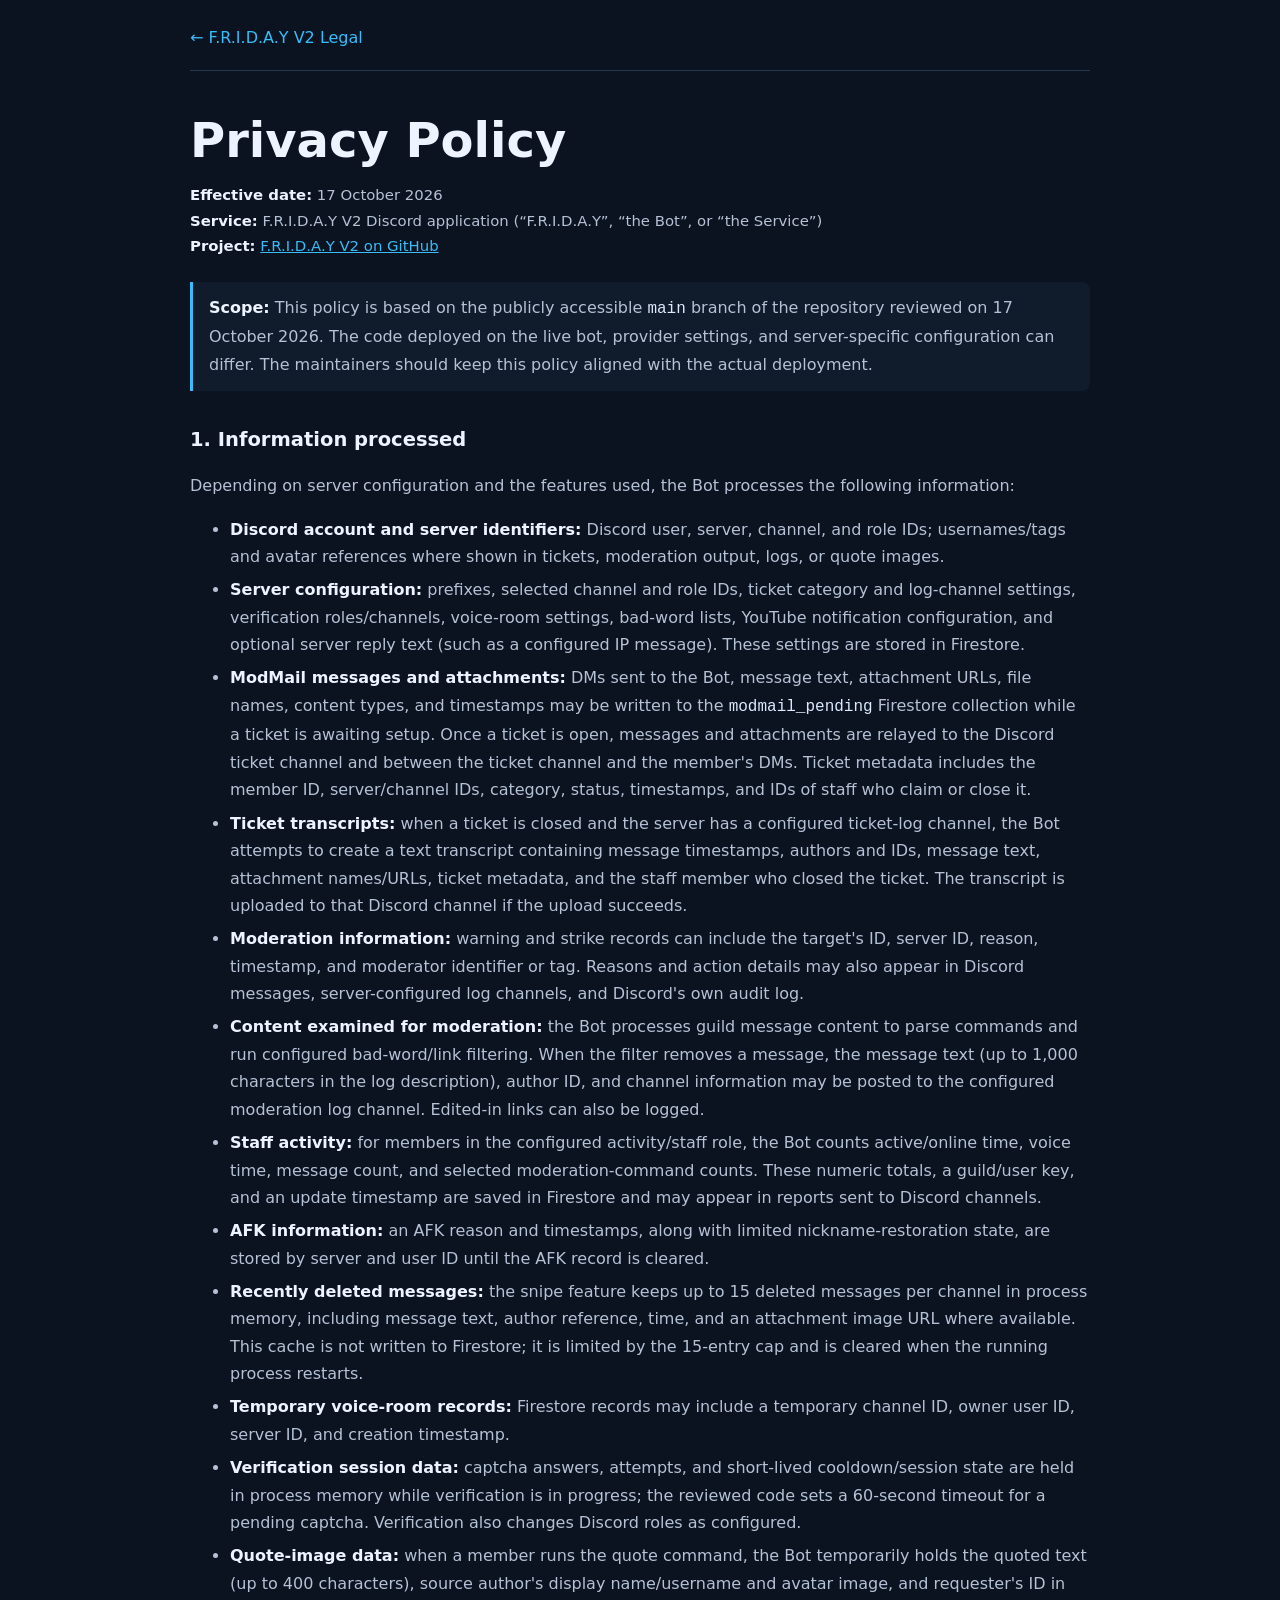
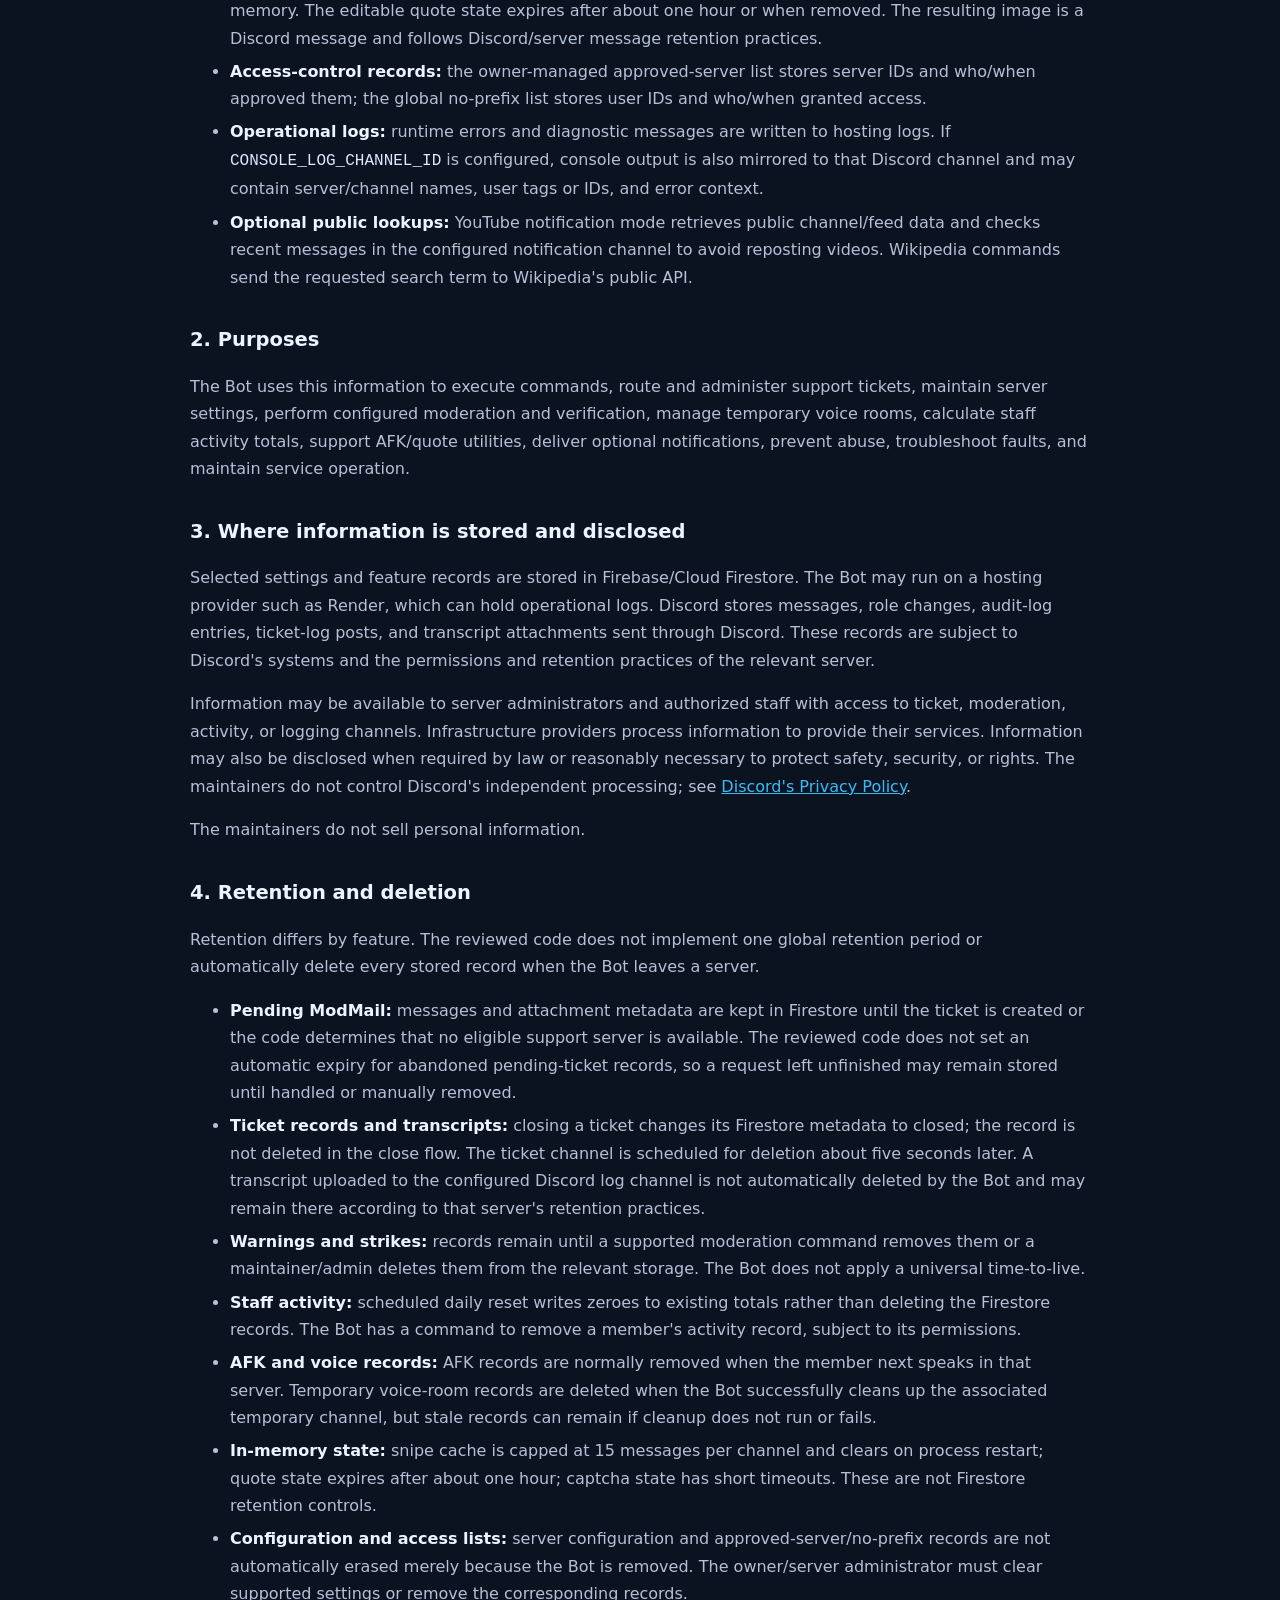
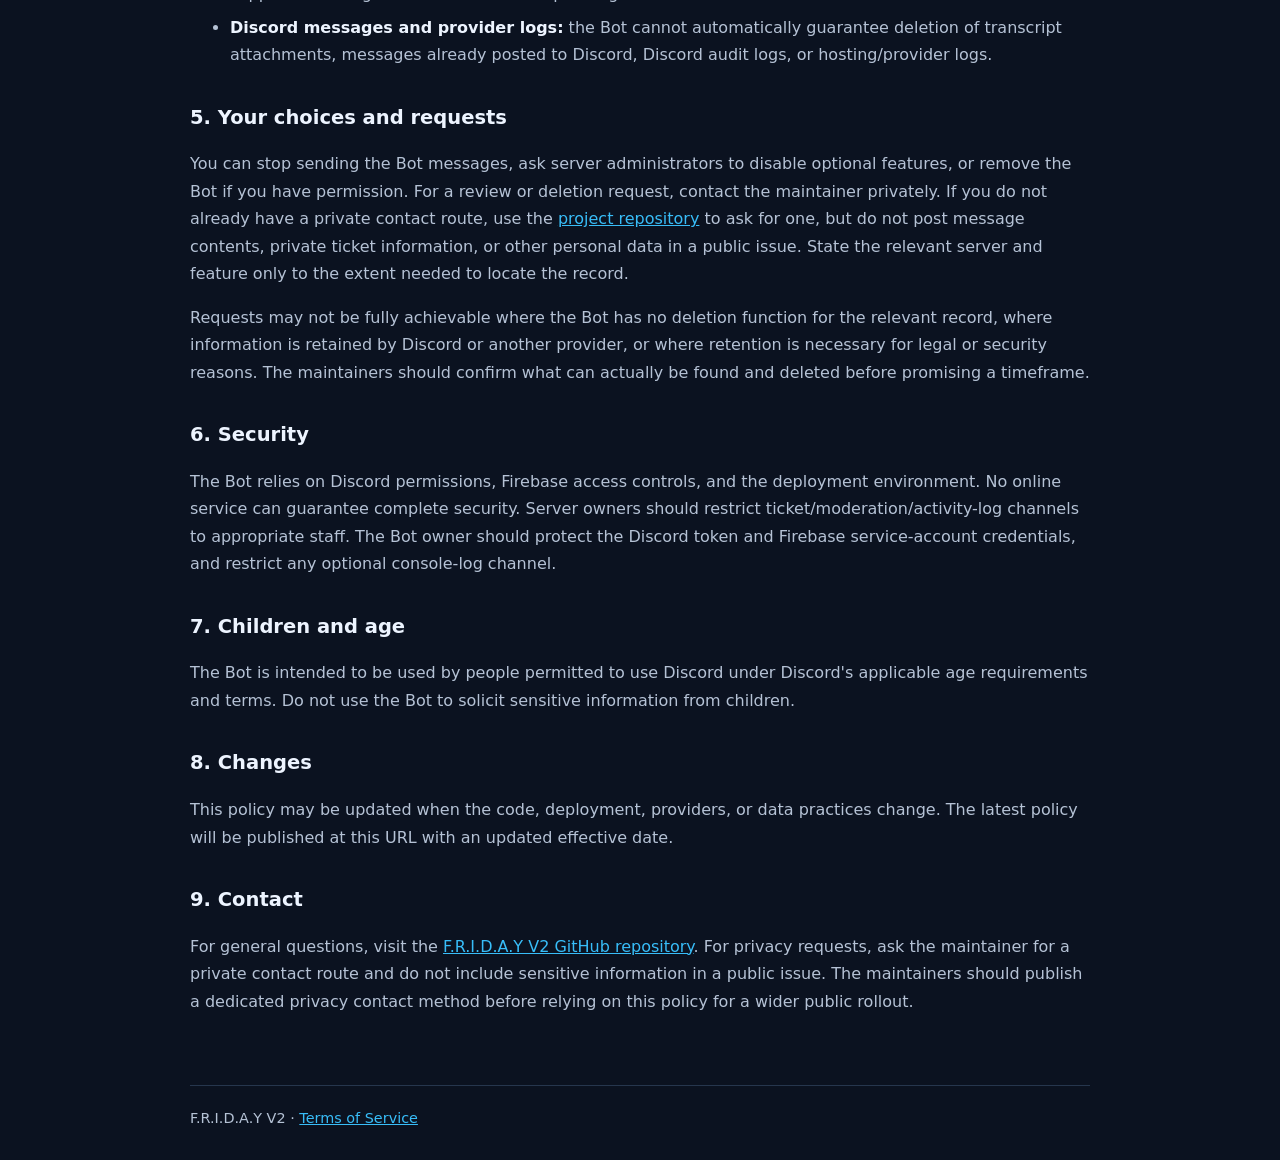
==== privacy.html @ c73cbbab "Add files via upload" ====
<!doctype html>
<html lang="en"><head><meta charset="utf-8"><meta name="viewport" content="width=device-width, initial-scale=1"><meta name="description" content="Privacy Policy for F.R.I.D.A.Y V2, describing data processed by its Discord bot features."><title>Privacy Policy — F.R.I.D.A.Y V2</title><style>
:root{color-scheme:dark;--bg:#0b1220;--text:#edf4ff;--muted:#b5c2d5;--accent:#38bdf8;--line:#26364d}*{box-sizing:border-box}body{margin:0;background:var(--bg);font:16px/1.72 system-ui,-apple-system,Segoe UI,Roboto,sans-serif;color:var(--text)}header,main,footer{width:min(900px,92%);margin:auto}header{padding:24px 0 18px;border-bottom:1px solid var(--line)}header a{color:var(--accent);text-decoration:none}main{padding:34px 0 54px}h1{font-size:clamp(2rem,5vw,3rem);line-height:1.14;margin:.5rem 0 1rem}h2{font-size:1.22rem;margin:2rem 0 .45rem}p,li{color:var(--muted)}strong{color:var(--text)}.meta{color:var(--muted);font-size:.93rem}.notice{border-left:3px solid var(--accent);padding:12px 16px;background:#101c2c;color:var(--muted);border-radius:0 8px 8px 0;margin:22px 0}footer{padding:20px 0 35px;border-top:1px solid var(--line);color:var(--muted);font-size:.9rem}a{color:var(--accent)}li{margin:.35rem 0}code{color:#dbeafe;overflow-wrap:anywhere}table{border-collapse:collapse;width:100%;margin:1rem 0}td,th{border:1px solid var(--line);padding:9px 11px;text-align:left;vertical-align:top}th{color:var(--text)}td{color:var(--muted)}
</style></head>
<body><header><a href="index.html">← F.R.I.D.A.Y V2 Legal</a></header><main><h1>Privacy Policy</h1>
<p class="meta"><strong>Effective date:</strong> 17 October 2026<br><strong>Service:</strong> F.R.I.D.A.Y V2 Discord application (“F.R.I.D.A.Y”, “the Bot”, or “the Service”)<br><strong>Project:</strong> <a href="https://github.com/twirlyowes/F.R.I.D.A.Y-V-2">F.R.I.D.A.Y V2 on GitHub</a></p>
<div class="notice"><strong>Scope:</strong> This policy is based on the publicly accessible <code>main</code> branch of the repository reviewed on 17 October 2026. The code deployed on the live bot, provider settings, and server-specific configuration can differ. The maintainers should keep this policy aligned with the actual deployment.</div>
<h2>1. Information processed</h2>
<p>Depending on server configuration and the features used, the Bot processes the following information:</p>
<ul>
<li><strong>Discord account and server identifiers:</strong> Discord user, server, channel, and role IDs; usernames/tags and avatar references where shown in tickets, moderation output, logs, or quote images.</li>
<li><strong>Server configuration:</strong> prefixes, selected channel and role IDs, ticket category and log-channel settings, verification roles/channels, voice-room settings, bad-word lists, YouTube notification configuration, and optional server reply text (such as a configured IP message). These settings are stored in Firestore.</li>
<li><strong>ModMail messages and attachments:</strong> DMs sent to the Bot, message text, attachment URLs, file names, content types, and timestamps may be written to the <code>modmail_pending</code> Firestore collection while a ticket is awaiting setup. Once a ticket is open, messages and attachments are relayed to the Discord ticket channel and between the ticket channel and the member's DMs. Ticket metadata includes the member ID, server/channel IDs, category, status, timestamps, and IDs of staff who claim or close it.</li>
<li><strong>Ticket transcripts:</strong> when a ticket is closed and the server has a configured ticket-log channel, the Bot attempts to create a text transcript containing message timestamps, authors and IDs, message text, attachment names/URLs, ticket metadata, and the staff member who closed the ticket. The transcript is uploaded to that Discord channel if the upload succeeds.</li>
<li><strong>Moderation information:</strong> warning and strike records can include the target's ID, server ID, reason, timestamp, and moderator identifier or tag. Reasons and action details may also appear in Discord messages, server-configured log channels, and Discord's own audit log.</li>
<li><strong>Content examined for moderation:</strong> the Bot processes guild message content to parse commands and run configured bad-word/link filtering. When the filter removes a message, the message text (up to 1,000 characters in the log description), author ID, and channel information may be posted to the configured moderation log channel. Edited-in links can also be logged.</li>
<li><strong>Staff activity:</strong> for members in the configured activity/staff role, the Bot counts active/online time, voice time, message count, and selected moderation-command counts. These numeric totals, a guild/user key, and an update timestamp are saved in Firestore and may appear in reports sent to Discord channels.</li>
<li><strong>AFK information:</strong> an AFK reason and timestamps, along with limited nickname-restoration state, are stored by server and user ID until the AFK record is cleared.</li>
<li><strong>Recently deleted messages:</strong> the snipe feature keeps up to 15 deleted messages per channel in process memory, including message text, author reference, time, and an attachment image URL where available. This cache is not written to Firestore; it is limited by the 15-entry cap and is cleared when the running process restarts.</li>
<li><strong>Temporary voice-room records:</strong> Firestore records may include a temporary channel ID, owner user ID, server ID, and creation timestamp.</li>
<li><strong>Verification session data:</strong> captcha answers, attempts, and short-lived cooldown/session state are held in process memory while verification is in progress; the reviewed code sets a 60-second timeout for a pending captcha. Verification also changes Discord roles as configured.</li>
<li><strong>Quote-image data:</strong> when a member runs the quote command, the Bot temporarily holds the quoted text (up to 400 characters), source author's display name/username and avatar image, and requester's ID in memory. The editable quote state expires after about one hour or when removed. The resulting image is a Discord message and follows Discord/server message retention practices.</li>
<li><strong>Access-control records:</strong> the owner-managed approved-server list stores server IDs and who/when approved them; the global no-prefix list stores user IDs and who/when granted access.</li>
<li><strong>Operational logs:</strong> runtime errors and diagnostic messages are written to hosting logs. If <code>CONSOLE_LOG_CHANNEL_ID</code> is configured, console output is also mirrored to that Discord channel and may contain server/channel names, user tags or IDs, and error context.</li>
<li><strong>Optional public lookups:</strong> YouTube notification mode retrieves public channel/feed data and checks recent messages in the configured notification channel to avoid reposting videos. Wikipedia commands send the requested search term to Wikipedia's public API.</li>
</ul>
<h2>2. Purposes</h2>
<p>The Bot uses this information to execute commands, route and administer support tickets, maintain server settings, perform configured moderation and verification, manage temporary voice rooms, calculate staff activity totals, support AFK/quote utilities, deliver optional notifications, prevent abuse, troubleshoot faults, and maintain service operation.</p>
<h2>3. Where information is stored and disclosed</h2>
<p>Selected settings and feature records are stored in Firebase/Cloud Firestore. The Bot may run on a hosting provider such as Render, which can hold operational logs. Discord stores messages, role changes, audit-log entries, ticket-log posts, and transcript attachments sent through Discord. These records are subject to Discord's systems and the permissions and retention practices of the relevant server.</p>
<p>Information may be available to server administrators and authorized staff with access to ticket, moderation, activity, or logging channels. Infrastructure providers process information to provide their services. Information may also be disclosed when required by law or reasonably necessary to protect safety, security, or rights. The maintainers do not control Discord's independent processing; see <a href="https://discord.com/privacy">Discord's Privacy Policy</a>.</p>
<p>The maintainers do not sell personal information.</p>
<h2>4. Retention and deletion</h2>
<p>Retention differs by feature. The reviewed code does not implement one global retention period or automatically delete every stored record when the Bot leaves a server.</p>
<ul>
<li><strong>Pending ModMail:</strong> messages and attachment metadata are kept in Firestore until the ticket is created or the code determines that no eligible support server is available. The reviewed code does not set an automatic expiry for abandoned pending-ticket records, so a request left unfinished may remain stored until handled or manually removed.</li>
<li><strong>Ticket records and transcripts:</strong> closing a ticket changes its Firestore metadata to closed; the record is not deleted in the close flow. The ticket channel is scheduled for deletion about five seconds later. A transcript uploaded to the configured Discord log channel is not automatically deleted by the Bot and may remain there according to that server's retention practices.</li>
<li><strong>Warnings and strikes:</strong> records remain until a supported moderation command removes them or a maintainer/admin deletes them from the relevant storage. The Bot does not apply a universal time-to-live.</li>
<li><strong>Staff activity:</strong> scheduled daily reset writes zeroes to existing totals rather than deleting the Firestore records. The Bot has a command to remove a member's activity record, subject to its permissions.</li>
<li><strong>AFK and voice records:</strong> AFK records are normally removed when the member next speaks in that server. Temporary voice-room records are deleted when the Bot successfully cleans up the associated temporary channel, but stale records can remain if cleanup does not run or fails.</li>
<li><strong>In-memory state:</strong> snipe cache is capped at 15 messages per channel and clears on process restart; quote state expires after about one hour; captcha state has short timeouts. These are not Firestore retention controls.</li>
<li><strong>Configuration and access lists:</strong> server configuration and approved-server/no-prefix records are not automatically erased merely because the Bot is removed. The owner/server administrator must clear supported settings or remove the corresponding records.</li>
<li><strong>Discord messages and provider logs:</strong> the Bot cannot automatically guarantee deletion of transcript attachments, messages already posted to Discord, Discord audit logs, or hosting/provider logs.</li>
</ul>
<h2>5. Your choices and requests</h2>
<p>You can stop sending the Bot messages, ask server administrators to disable optional features, or remove the Bot if you have permission. For a review or deletion request, contact the maintainer privately. If you do not already have a private contact route, use the <a href="https://github.com/twirlyowes/F.R.I.D.A.Y-V-2">project repository</a> to ask for one, but do not post message contents, private ticket information, or other personal data in a public issue. State the relevant server and feature only to the extent needed to locate the record.</p>
<p>Requests may not be fully achievable where the Bot has no deletion function for the relevant record, where information is retained by Discord or another provider, or where retention is necessary for legal or security reasons. The maintainers should confirm what can actually be found and deleted before promising a timeframe.</p>
<h2>6. Security</h2>
<p>The Bot relies on Discord permissions, Firebase access controls, and the deployment environment. No online service can guarantee complete security. Server owners should restrict ticket/moderation/activity-log channels to appropriate staff. The Bot owner should protect the Discord token and Firebase service-account credentials, and restrict any optional console-log channel.</p>
<h2>7. Children and age</h2>
<p>The Bot is intended to be used by people permitted to use Discord under Discord's applicable age requirements and terms. Do not use the Bot to solicit sensitive information from children.</p>
<h2>8. Changes</h2>
<p>This policy may be updated when the code, deployment, providers, or data practices change. The latest policy will be published at this URL with an updated effective date.</p>
<h2>9. Contact</h2>
<p>For general questions, visit the <a href="https://github.com/twirlyowes/F.R.I.D.A.Y-V-2">F.R.I.D.A.Y V2 GitHub repository</a>. For privacy requests, ask the maintainer for a private contact route and do not include sensitive information in a public issue. The maintainers should publish a dedicated privacy contact method before relying on this policy for a wider public rollout.</p></main><footer>F.R.I.D.A.Y V2 · <a href="terms.html">Terms of Service</a></footer></body></html>
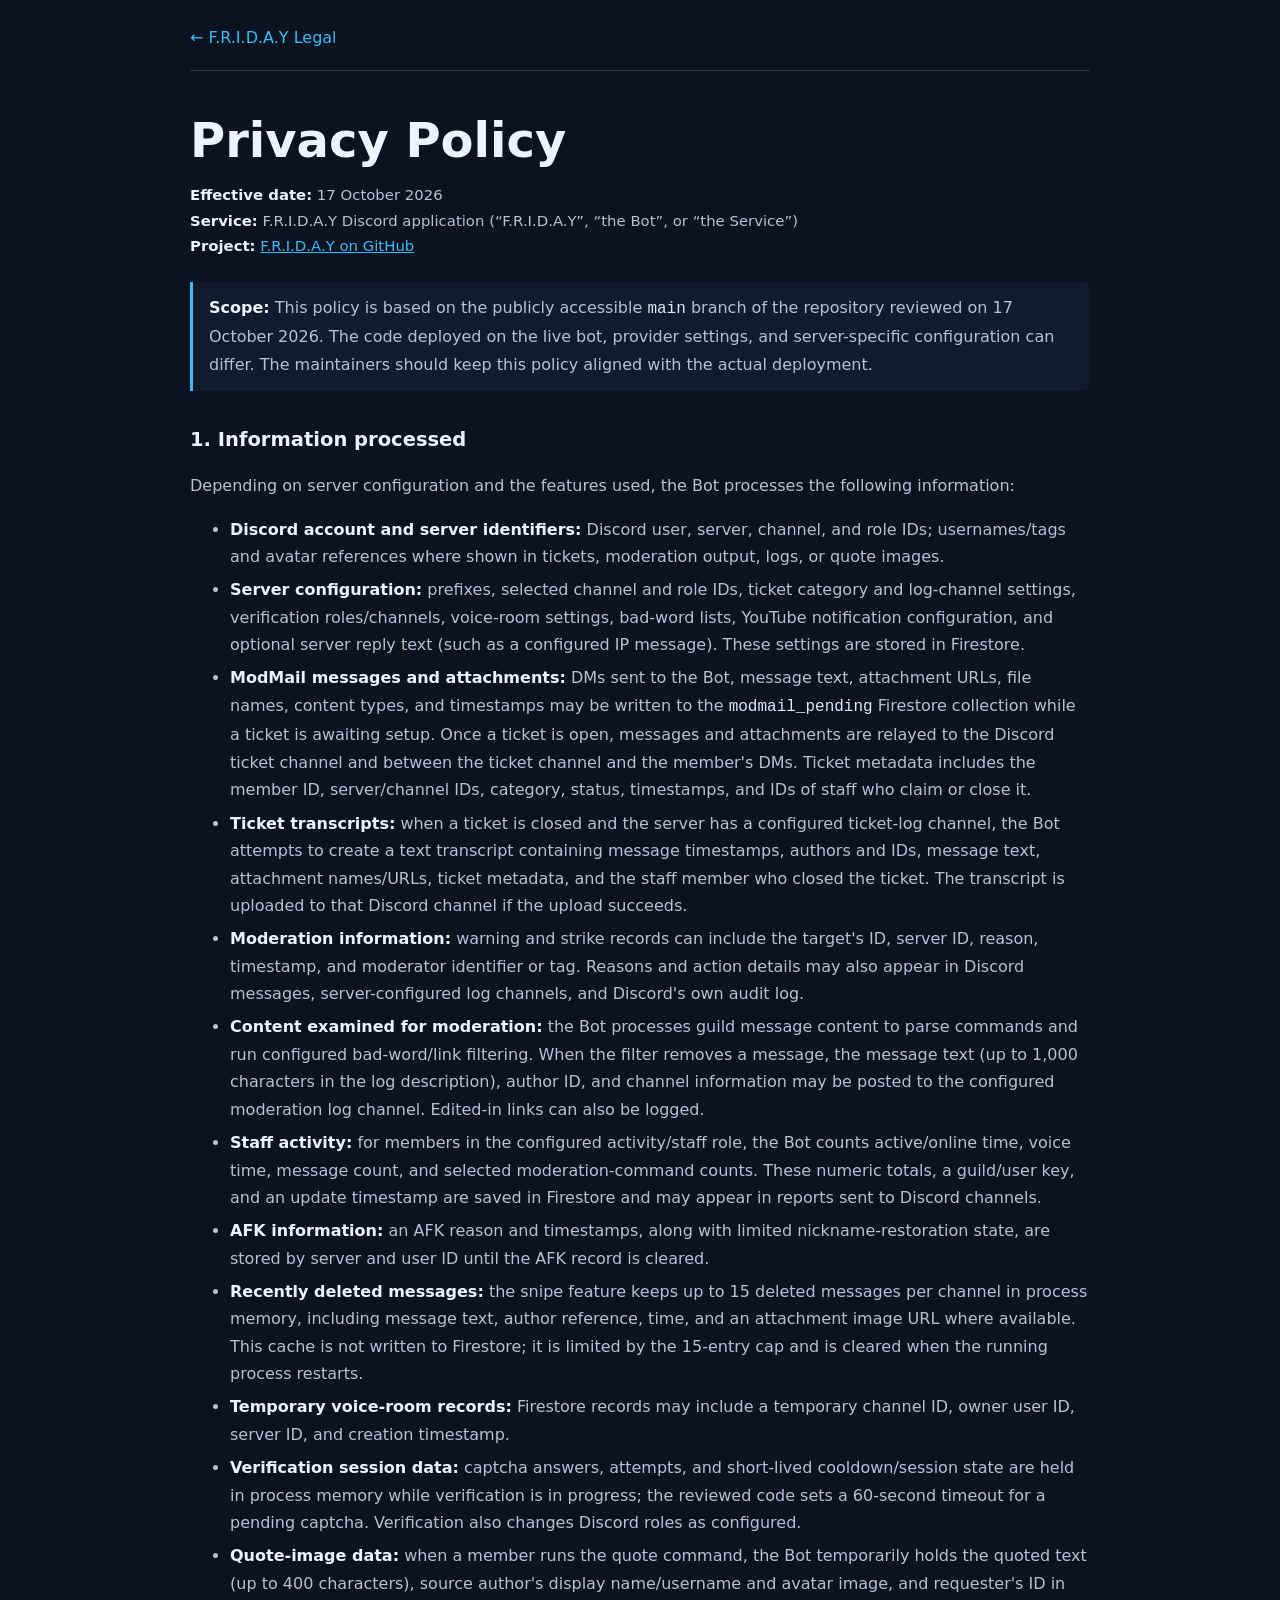
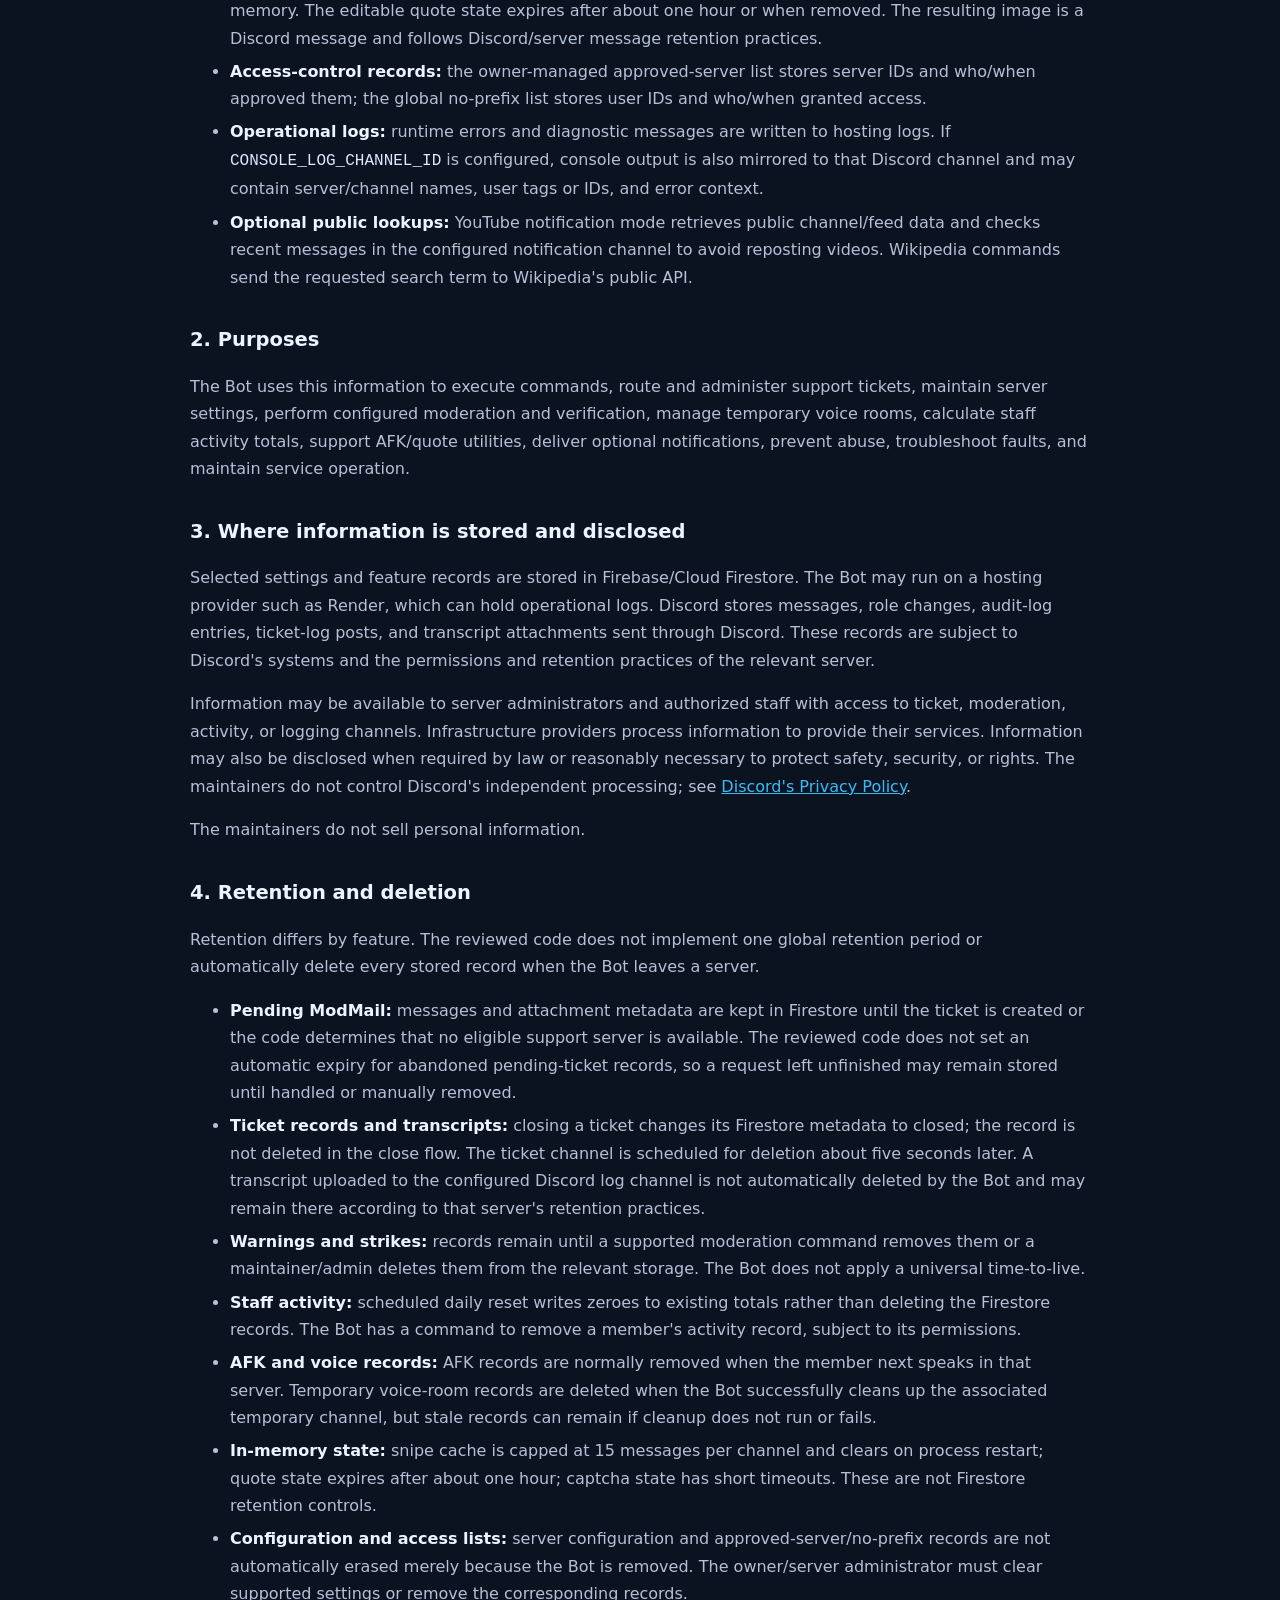
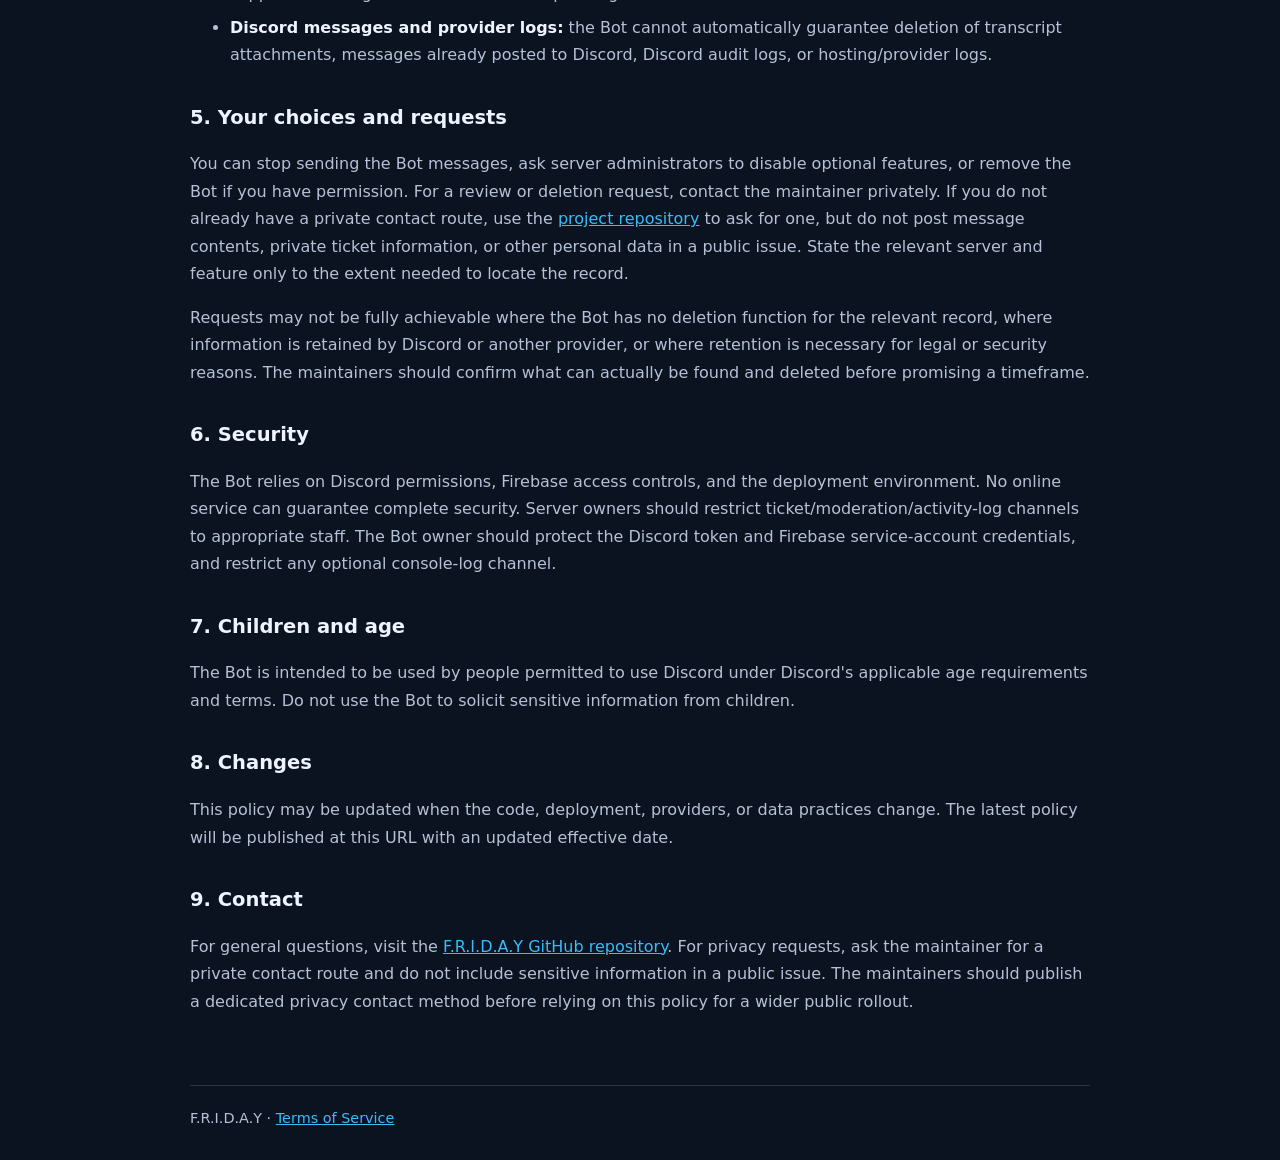
==== commit cfa9b68f: "Update legal pages branding to F.R.I.D.A.Y" ====
--- a/privacy.html
+++ b/privacy.html
@@ -1,9 +1,9 @@
 <!doctype html>
-<html lang="en"><head><meta charset="utf-8"><meta name="viewport" content="width=device-width, initial-scale=1"><meta name="description" content="Privacy Policy for F.R.I.D.A.Y V2, describing data processed by its Discord bot features."><title>Privacy Policy — F.R.I.D.A.Y V2</title><style>
+<html lang="en"><head><meta charset="utf-8"><meta name="viewport" content="width=device-width, initial-scale=1"><meta name="description" content="Privacy Policy for F.R.I.D.A.Y, describing data processed by its Discord bot features."><title>Privacy Policy — F.R.I.D.A.Y</title><style>
 :root{color-scheme:dark;--bg:#0b1220;--text:#edf4ff;--muted:#b5c2d5;--accent:#38bdf8;--line:#26364d}*{box-sizing:border-box}body{margin:0;background:var(--bg);font:16px/1.72 system-ui,-apple-system,Segoe UI,Roboto,sans-serif;color:var(--text)}header,main,footer{width:min(900px,92%);margin:auto}header{padding:24px 0 18px;border-bottom:1px solid var(--line)}header a{color:var(--accent);text-decoration:none}main{padding:34px 0 54px}h1{font-size:clamp(2rem,5vw,3rem);line-height:1.14;margin:.5rem 0 1rem}h2{font-size:1.22rem;margin:2rem 0 .45rem}p,li{color:var(--muted)}strong{color:var(--text)}.meta{color:var(--muted);font-size:.93rem}.notice{border-left:3px solid var(--accent);padding:12px 16px;background:#101c2c;color:var(--muted);border-radius:0 8px 8px 0;margin:22px 0}footer{padding:20px 0 35px;border-top:1px solid var(--line);color:var(--muted);font-size:.9rem}a{color:var(--accent)}li{margin:.35rem 0}code{color:#dbeafe;overflow-wrap:anywhere}table{border-collapse:collapse;width:100%;margin:1rem 0}td,th{border:1px solid var(--line);padding:9px 11px;text-align:left;vertical-align:top}th{color:var(--text)}td{color:var(--muted)}
 </style></head>
-<body><header><a href="index.html">← F.R.I.D.A.Y V2 Legal</a></header><main><h1>Privacy Policy</h1>
-<p class="meta"><strong>Effective date:</strong> 17 October 2026<br><strong>Service:</strong> F.R.I.D.A.Y V2 Discord application (“F.R.I.D.A.Y”, “the Bot”, or “the Service”)<br><strong>Project:</strong> <a href="https://github.com/twirlyowes/F.R.I.D.A.Y-V-2">F.R.I.D.A.Y V2 on GitHub</a></p>
+<body><header><a href="index.html">← F.R.I.D.A.Y Legal</a></header><main><h1>Privacy Policy</h1>
+<p class="meta"><strong>Effective date:</strong> 17 October 2026<br><strong>Service:</strong> F.R.I.D.A.Y Discord application (“F.R.I.D.A.Y”, “the Bot”, or “the Service”)<br><strong>Project:</strong> <a href="https://github.com/twirlyowes/F.R.I.D.A.Y-V-2">F.R.I.D.A.Y on GitHub</a></p>
 <div class="notice"><strong>Scope:</strong> This policy is based on the publicly accessible <code>main</code> branch of the repository reviewed on 17 October 2026. The code deployed on the live bot, provider settings, and server-specific configuration can differ. The maintainers should keep this policy aligned with the actual deployment.</div>
 <h2>1. Information processed</h2>
 <p>Depending on server configuration and the features used, the Bot processes the following information:</p>
@@ -52,4 +52,4 @@
 <h2>8. Changes</h2>
 <p>This policy may be updated when the code, deployment, providers, or data practices change. The latest policy will be published at this URL with an updated effective date.</p>
 <h2>9. Contact</h2>
-<p>For general questions, visit the <a href="https://github.com/twirlyowes/F.R.I.D.A.Y-V-2">F.R.I.D.A.Y V2 GitHub repository</a>. For privacy requests, ask the maintainer for a private contact route and do not include sensitive information in a public issue. The maintainers should publish a dedicated privacy contact method before relying on this policy for a wider public rollout.</p></main><footer>F.R.I.D.A.Y V2 · <a href="terms.html">Terms of Service</a></footer></body></html>
+<p>For general questions, visit the <a href="https://github.com/twirlyowes/F.R.I.D.A.Y-V-2">F.R.I.D.A.Y GitHub repository</a>. For privacy requests, ask the maintainer for a private contact route and do not include sensitive information in a public issue. The maintainers should publish a dedicated privacy contact method before relying on this policy for a wider public rollout.</p></main><footer>F.R.I.D.A.Y · <a href="terms.html">Terms of Service</a></footer></body></html>
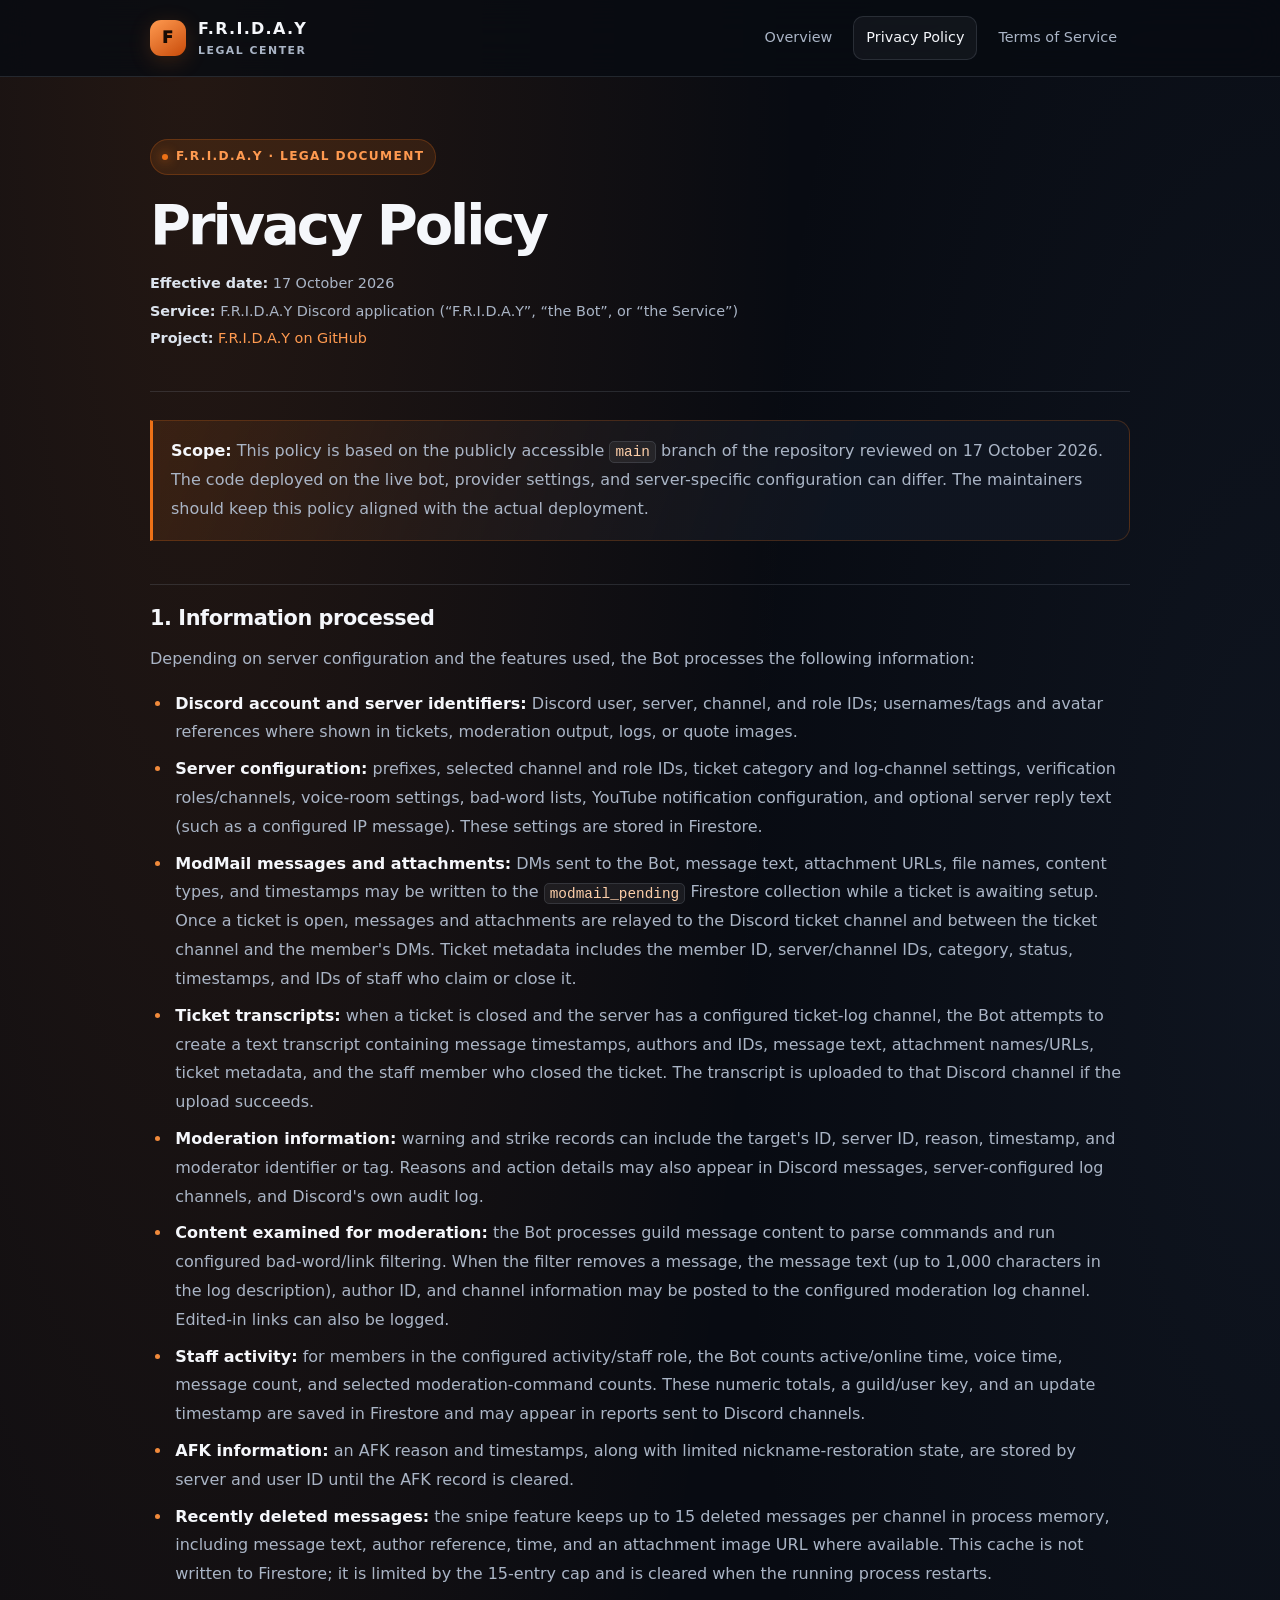
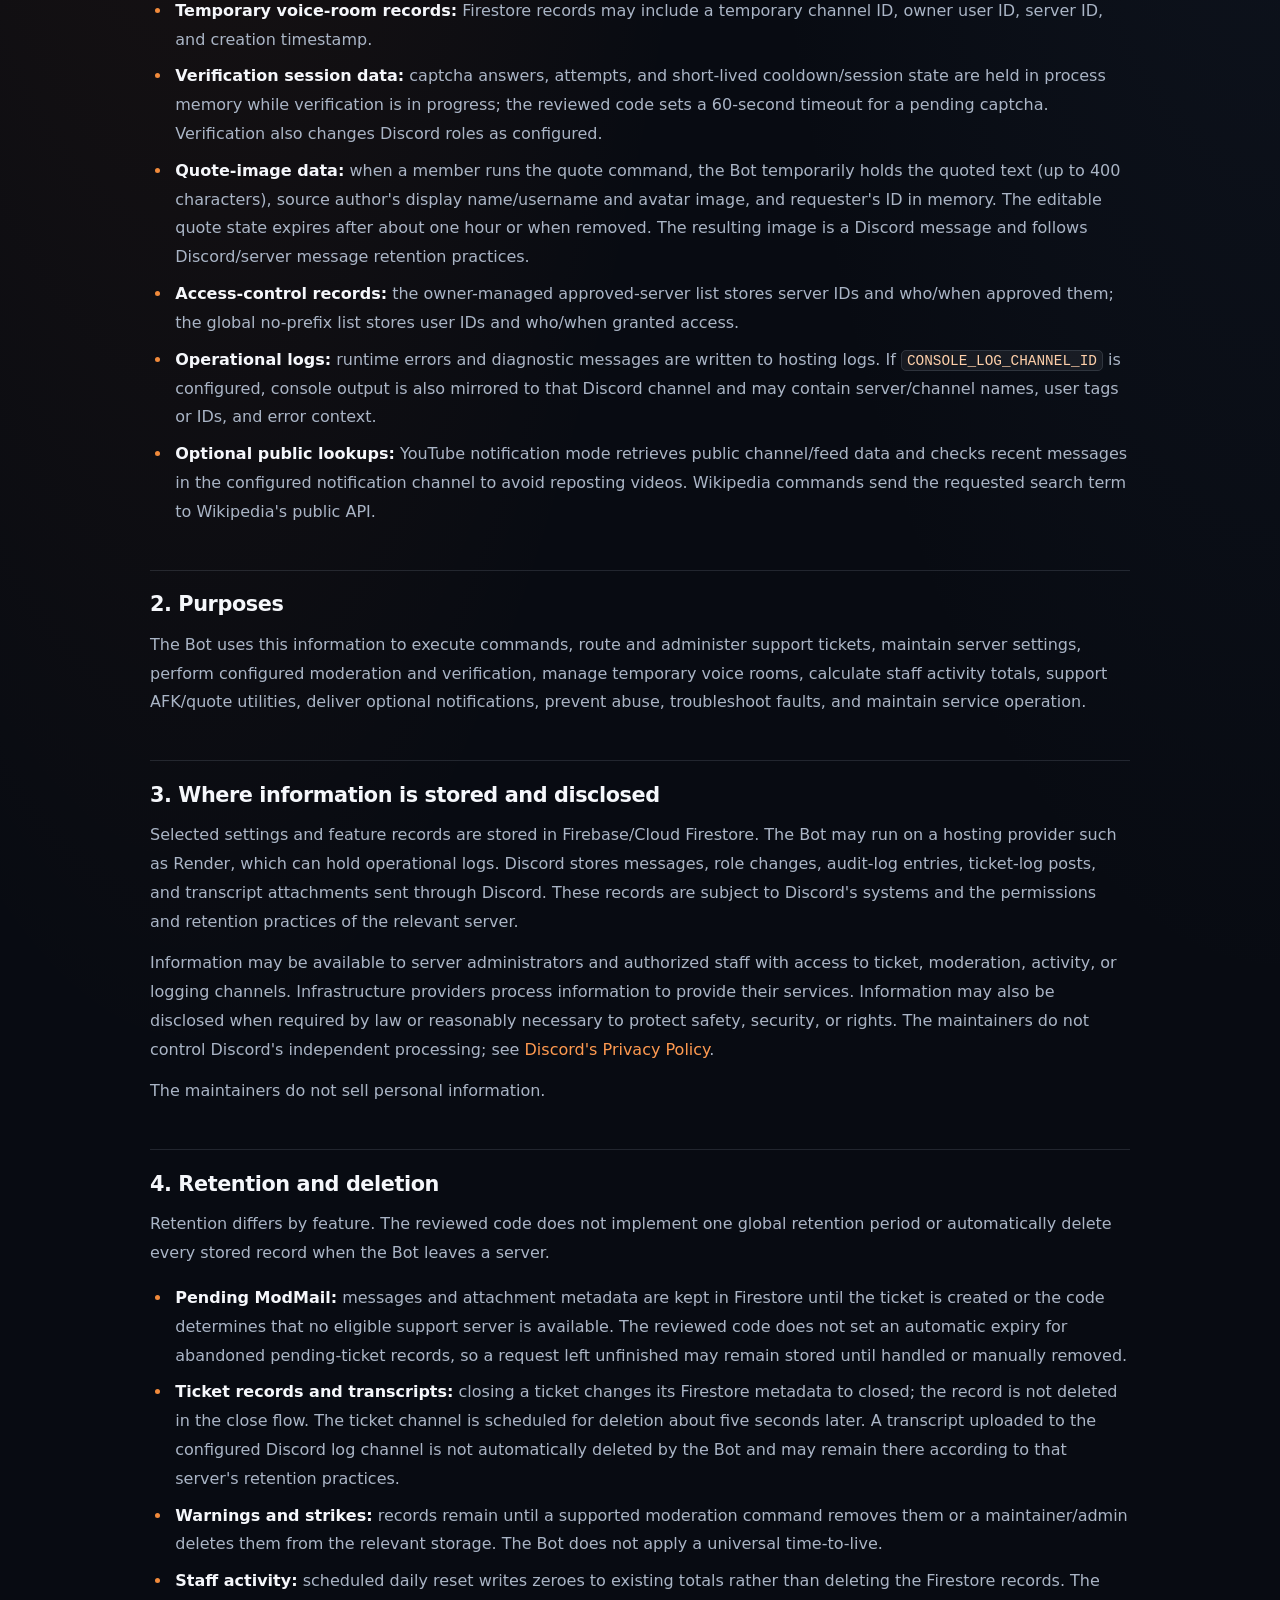
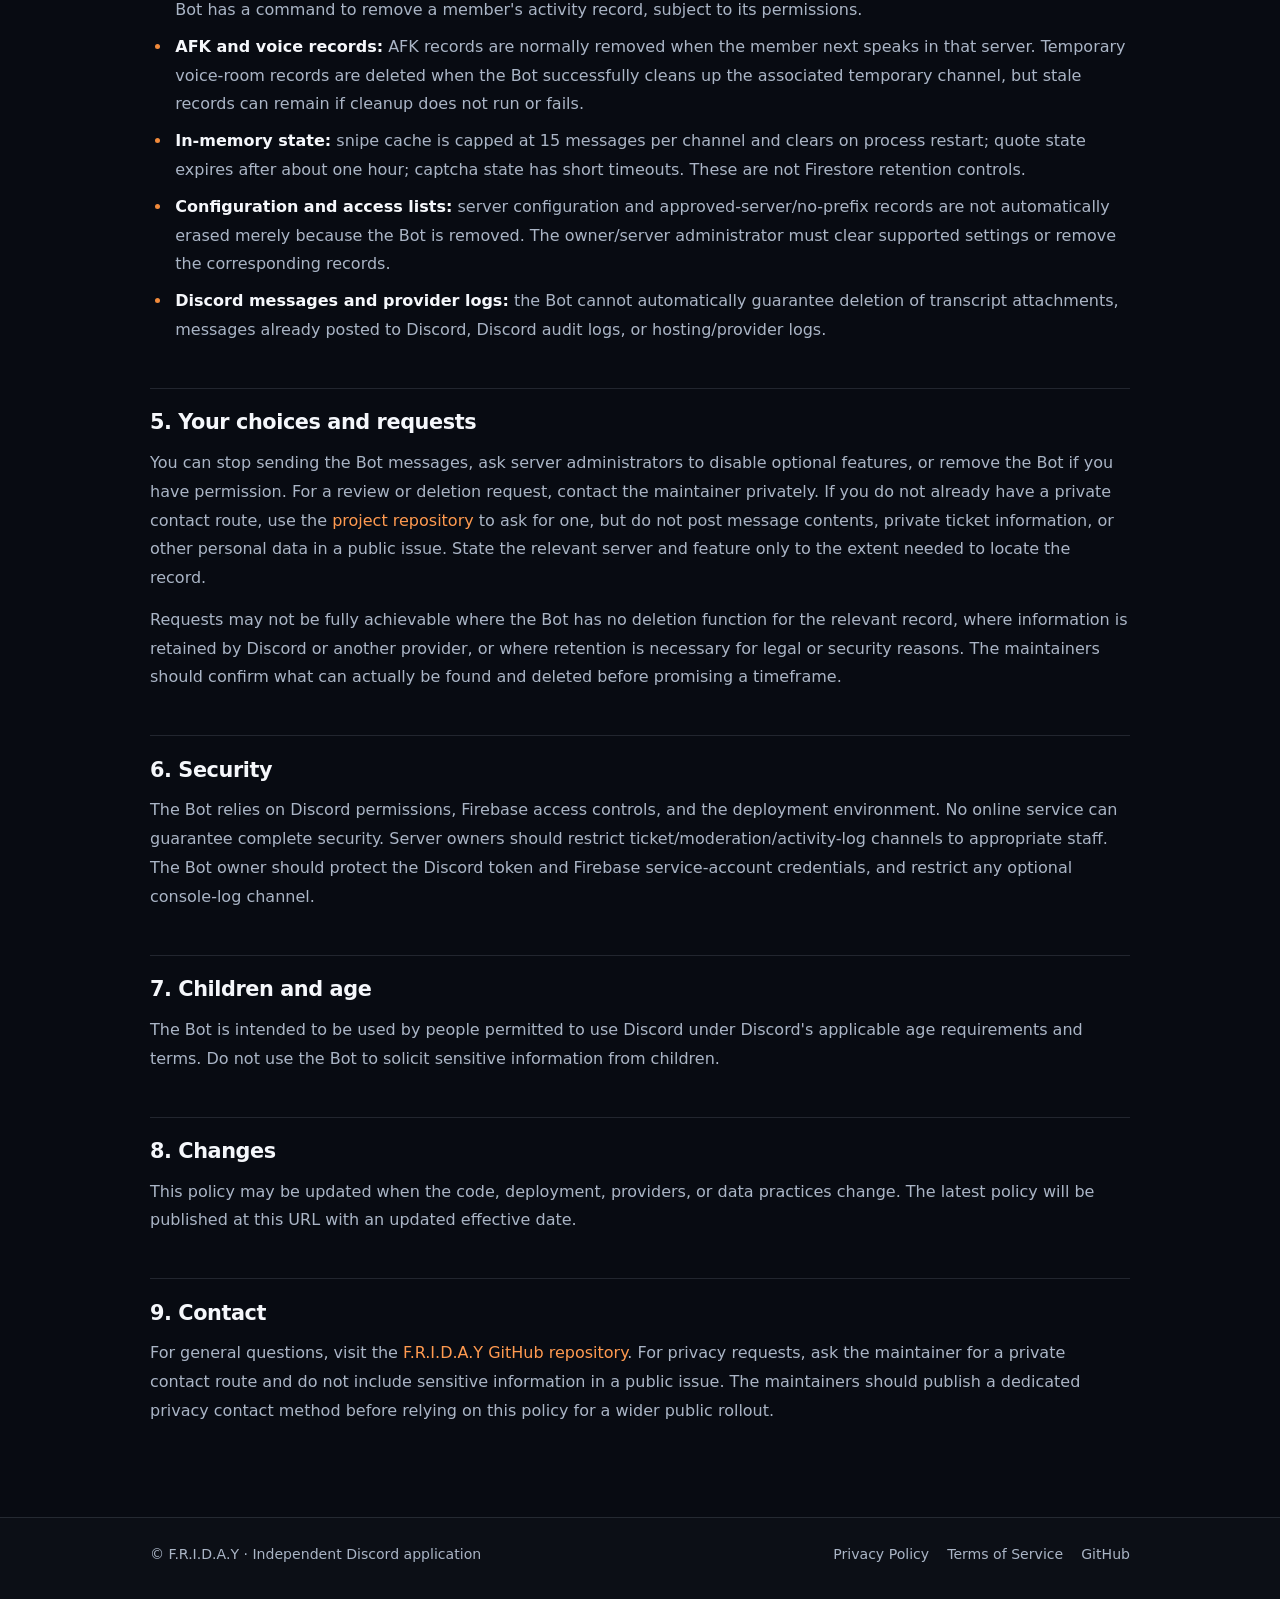
==== commit 57f445cf: "Refresh FRIDAY legal pages design" ====
--- a/privacy.html
+++ b/privacy.html
@@ -1,9 +1,7 @@
 <!doctype html>
-<html lang="en"><head><meta charset="utf-8"><meta name="viewport" content="width=device-width, initial-scale=1"><meta name="description" content="Privacy Policy for F.R.I.D.A.Y, describing data processed by its Discord bot features."><title>Privacy Policy — F.R.I.D.A.Y</title><style>
-:root{color-scheme:dark;--bg:#0b1220;--text:#edf4ff;--muted:#b5c2d5;--accent:#38bdf8;--line:#26364d}*{box-sizing:border-box}body{margin:0;background:var(--bg);font:16px/1.72 system-ui,-apple-system,Segoe UI,Roboto,sans-serif;color:var(--text)}header,main,footer{width:min(900px,92%);margin:auto}header{padding:24px 0 18px;border-bottom:1px solid var(--line)}header a{color:var(--accent);text-decoration:none}main{padding:34px 0 54px}h1{font-size:clamp(2rem,5vw,3rem);line-height:1.14;margin:.5rem 0 1rem}h2{font-size:1.22rem;margin:2rem 0 .45rem}p,li{color:var(--muted)}strong{color:var(--text)}.meta{color:var(--muted);font-size:.93rem}.notice{border-left:3px solid var(--accent);padding:12px 16px;background:#101c2c;color:var(--muted);border-radius:0 8px 8px 0;margin:22px 0}footer{padding:20px 0 35px;border-top:1px solid var(--line);color:var(--muted);font-size:.9rem}a{color:var(--accent)}li{margin:.35rem 0}code{color:#dbeafe;overflow-wrap:anywhere}table{border-collapse:collapse;width:100%;margin:1rem 0}td,th{border:1px solid var(--line);padding:9px 11px;text-align:left;vertical-align:top}th{color:var(--text)}td{color:var(--muted)}
-</style></head>
-<body><header><a href="index.html">← F.R.I.D.A.Y Legal</a></header><main><h1>Privacy Policy</h1>
-<p class="meta"><strong>Effective date:</strong> 17 October 2026<br><strong>Service:</strong> F.R.I.D.A.Y Discord application (“F.R.I.D.A.Y”, “the Bot”, or “the Service”)<br><strong>Project:</strong> <a href="https://github.com/twirlyowes/F.R.I.D.A.Y-V-2">F.R.I.D.A.Y on GitHub</a></p>
+<html lang="en"><head><meta charset="utf-8"><meta name="viewport" content="width=device-width, initial-scale=1"><meta name="description" content="Privacy Policy for F.R.I.D.A.Y, describing data processed by its Discord bot features."><title>Privacy Policy — F.R.I.D.A.Y</title><style>:root{color-scheme:dark;--bg:#080b12;--panel:#101621;--panel2:#151d2b;--text:#f5f7fb;--muted:#aab5c6;--accent:#ed7117;--accent-soft:rgba(237,113,23,.13);--line:rgba(170,181,198,.16);--max:980px}*{box-sizing:border-box}html{scroll-behavior:smooth;scroll-padding-top:90px}body{margin:0;background:radial-gradient(ellipse at 15% 0%,rgba(237,113,23,.12),transparent 38rem),radial-gradient(ellipse at 100% 20%,rgba(65,91,130,.12),transparent 34rem),var(--bg);font:16px/1.8 Inter,ui-sans-serif,system-ui,-apple-system,BlinkMacSystemFont,"Segoe UI",sans-serif;color:var(--text);-webkit-font-smoothing:antialiased}a{color:#ff9a50;text-decoration:none;transition:color .18s ease}a:hover{color:#ffc18f}header{position:sticky;top:0;z-index:5;background:rgba(8,11,18,.82);backdrop-filter:blur(18px);border-bottom:1px solid var(--line)}.topbar{width:min(var(--max),92%);min-height:76px;margin:auto;display:flex;align-items:center;justify-content:space-between;gap:20px}.brand{display:flex;align-items:center;gap:12px;color:var(--text);font-weight:800;letter-spacing:.08em}.brand-mark{width:36px;height:36px;border-radius:11px;display:grid;place-items:center;background:linear-gradient(145deg,#ff9a50,#c84b0a);color:#170b04;font-weight:950;box-shadow:0 5px 22px rgba(237,113,23,.2)}.brand small{display:block;color:var(--muted);font-size:.68rem;font-weight:600;letter-spacing:.14em;margin-top:-3px}.nav{display:flex;align-items:center;gap:8px;flex-wrap:wrap}.nav a{font-size:.9rem;color:var(--muted);padding:8px 12px;border:1px solid transparent;border-radius:10px}.nav a:hover,.nav a[aria-current=page]{color:var(--text);border-color:var(--line);background:rgba(255,255,255,.045)}main{width:min(var(--max),92%);margin:0 auto;padding:62px 0 78px}.eyebrow{display:inline-flex;align-items:center;gap:8px;color:#ff9a50;background:var(--accent-soft);border:1px solid rgba(237,113,23,.24);padding:6px 11px;border-radius:999px;font-size:.76rem;font-weight:750;letter-spacing:.11em;text-transform:uppercase}.eyebrow:before{content:"";width:6px;height:6px;background:var(--accent);border-radius:50%;box-shadow:0 0 12px var(--accent)}h1{font-size:clamp(2.4rem,6vw,4.35rem);line-height:1.06;letter-spacing:-.055em;margin:20px 0 16px;max-width:850px}h1 .accent{color:#ff9140}h2{font-size:1.3rem;line-height:1.35;letter-spacing:-.02em;margin:2.7rem 0 .65rem;padding-top:1.2rem;border-top:1px solid var(--line);scroll-margin-top:95px}h3{font-size:1.04rem}p,li{color:var(--muted)}p{margin:.8rem 0}strong{color:var(--text)}.meta{font-size:.9rem;color:var(--muted);line-height:1.9}.meta strong{color:#dce3ed}.lead{font-size:1.12rem;line-height:1.8;max-width:760px;color:#c4cedc}.notice{border:1px solid rgba(237,113,23,.22);border-left:3px solid var(--accent);padding:16px 18px;background:linear-gradient(110deg,var(--accent-soft),rgba(16,22,33,.9) 70%);color:var(--muted);border-radius:0 14px 14px 0;margin:26px 0}.notice strong{color:var(--text)}ul,ol{padding-left:1.4rem}li{padding-left:.18rem;margin:.5rem 0}li::marker{color:#f18a3b}code{font-size:.9em;color:#ffd0aa;background:rgba(255,255,255,.06);border:1px solid var(--line);border-radius:5px;padding:.12em .35em;overflow-wrap:anywhere}table{border-collapse:separate;border-spacing:0;width:100%;margin:1.2rem 0;border:1px solid var(--line);border-radius:12px;overflow:hidden}td,th{border-bottom:1px solid var(--line);padding:12px 14px;text-align:left;vertical-align:top}th{background:var(--panel2);color:var(--text);font-size:.9rem}td{color:var(--muted)}tr:last-child td{border-bottom:0}.legal-links{display:grid;grid-template-columns:repeat(2,minmax(0,1fr));gap:14px;margin:30px 0}.legal-card{display:block;padding:22px;border:1px solid var(--line);border-radius:16px;background:linear-gradient(145deg,rgba(255,255,255,.045),rgba(255,255,255,.015));transition:transform .18s,border-color .18s,background .18s}.legal-card:hover{transform:translateY(-2px);border-color:rgba(237,113,23,.5);background:linear-gradient(145deg,rgba(237,113,23,.1),rgba(255,255,255,.02))}.legal-card strong{display:block;font-size:1.08rem;margin-bottom:5px}.legal-card span{display:block;color:var(--muted);font-size:.92rem}.arrow{color:#ff9a50;font-size:1.2rem;margin-top:12px}footer{border-top:1px solid var(--line);background:rgba(255,255,255,.015)}.footer-inner{width:min(var(--max),92%);margin:auto;padding:24px 0 32px;display:flex;justify-content:space-between;align-items:center;gap:14px;flex-wrap:wrap;color:var(--muted);font-size:.88rem}.footer-links{display:flex;gap:18px;flex-wrap:wrap}.footer-inner a{color:var(--muted)}.footer-inner a:hover{color:#ff9a50}.doc-intro{padding-bottom:26px;border-bottom:1px solid var(--line);margin-bottom:28px}.doc-intro h1{font-size:clamp(2.3rem,5vw,3.5rem)}@media(max-width:620px){.topbar{align-items:flex-start;padding:14px 0;flex-direction:column;gap:10px}.nav{width:100%}.nav a{padding:7px 9px;font-size:.84rem}main{padding:42px 0 54px}.legal-links{grid-template-columns:1fr}.footer-inner{align-items:flex-start;flex-direction:column}h2{margin-top:2.2rem}}@media(prefers-reduced-motion:reduce){html{scroll-behavior:auto}*,*:before,*:after{transition:none!important}}</style></head>
+<body><header><div class="topbar"><a class="brand" href="index.html"><span class="brand-mark">F</span><span>F.R.I.D.A.Y<small>LEGAL CENTER</small></span></a><nav class="nav" aria-label="Legal pages"><a href="index.html">Overview</a><a href="privacy.html" aria-current="page">Privacy Policy</a><a href="terms.html">Terms of Service</a></nav></div></header><main><div class="doc-intro"><span class="eyebrow">F.R.I.D.A.Y · Legal document</span><h1>Privacy Policy</h1>
+<p class="meta"><strong>Effective date:</strong> 17 October 2026<br><strong>Service:</strong> F.R.I.D.A.Y Discord application (“F.R.I.D.A.Y”, “the Bot”, or “the Service”)<br><strong>Project:</strong> <a href="https://github.com/twirlyowes/F.R.I.D.A.Y-V-2">F.R.I.D.A.Y on GitHub</a></p></div>
 <div class="notice"><strong>Scope:</strong> This policy is based on the publicly accessible <code>main</code> branch of the repository reviewed on 17 October 2026. The code deployed on the live bot, provider settings, and server-specific configuration can differ. The maintainers should keep this policy aligned with the actual deployment.</div>
 <h2>1. Information processed</h2>
 <p>Depending on server configuration and the features used, the Bot processes the following information:</p>
@@ -52,4 +50,4 @@
 <h2>8. Changes</h2>
 <p>This policy may be updated when the code, deployment, providers, or data practices change. The latest policy will be published at this URL with an updated effective date.</p>
 <h2>9. Contact</h2>
-<p>For general questions, visit the <a href="https://github.com/twirlyowes/F.R.I.D.A.Y-V-2">F.R.I.D.A.Y GitHub repository</a>. For privacy requests, ask the maintainer for a private contact route and do not include sensitive information in a public issue. The maintainers should publish a dedicated privacy contact method before relying on this policy for a wider public rollout.</p></main><footer>F.R.I.D.A.Y · <a href="terms.html">Terms of Service</a></footer></body></html>
+<p>For general questions, visit the <a href="https://github.com/twirlyowes/F.R.I.D.A.Y-V-2">F.R.I.D.A.Y GitHub repository</a>. For privacy requests, ask the maintainer for a private contact route and do not include sensitive information in a public issue. The maintainers should publish a dedicated privacy contact method before relying on this policy for a wider public rollout.</p></main><footer><div class="footer-inner"><span>© F.R.I.D.A.Y · Independent Discord application</span><div class="footer-links"><a href="privacy.html">Privacy Policy</a><a href="terms.html">Terms of Service</a><a href="https://github.com/twirlyowes/F.R.I.D.A.Y-V-2">GitHub</a></div></div></footer></body></html>
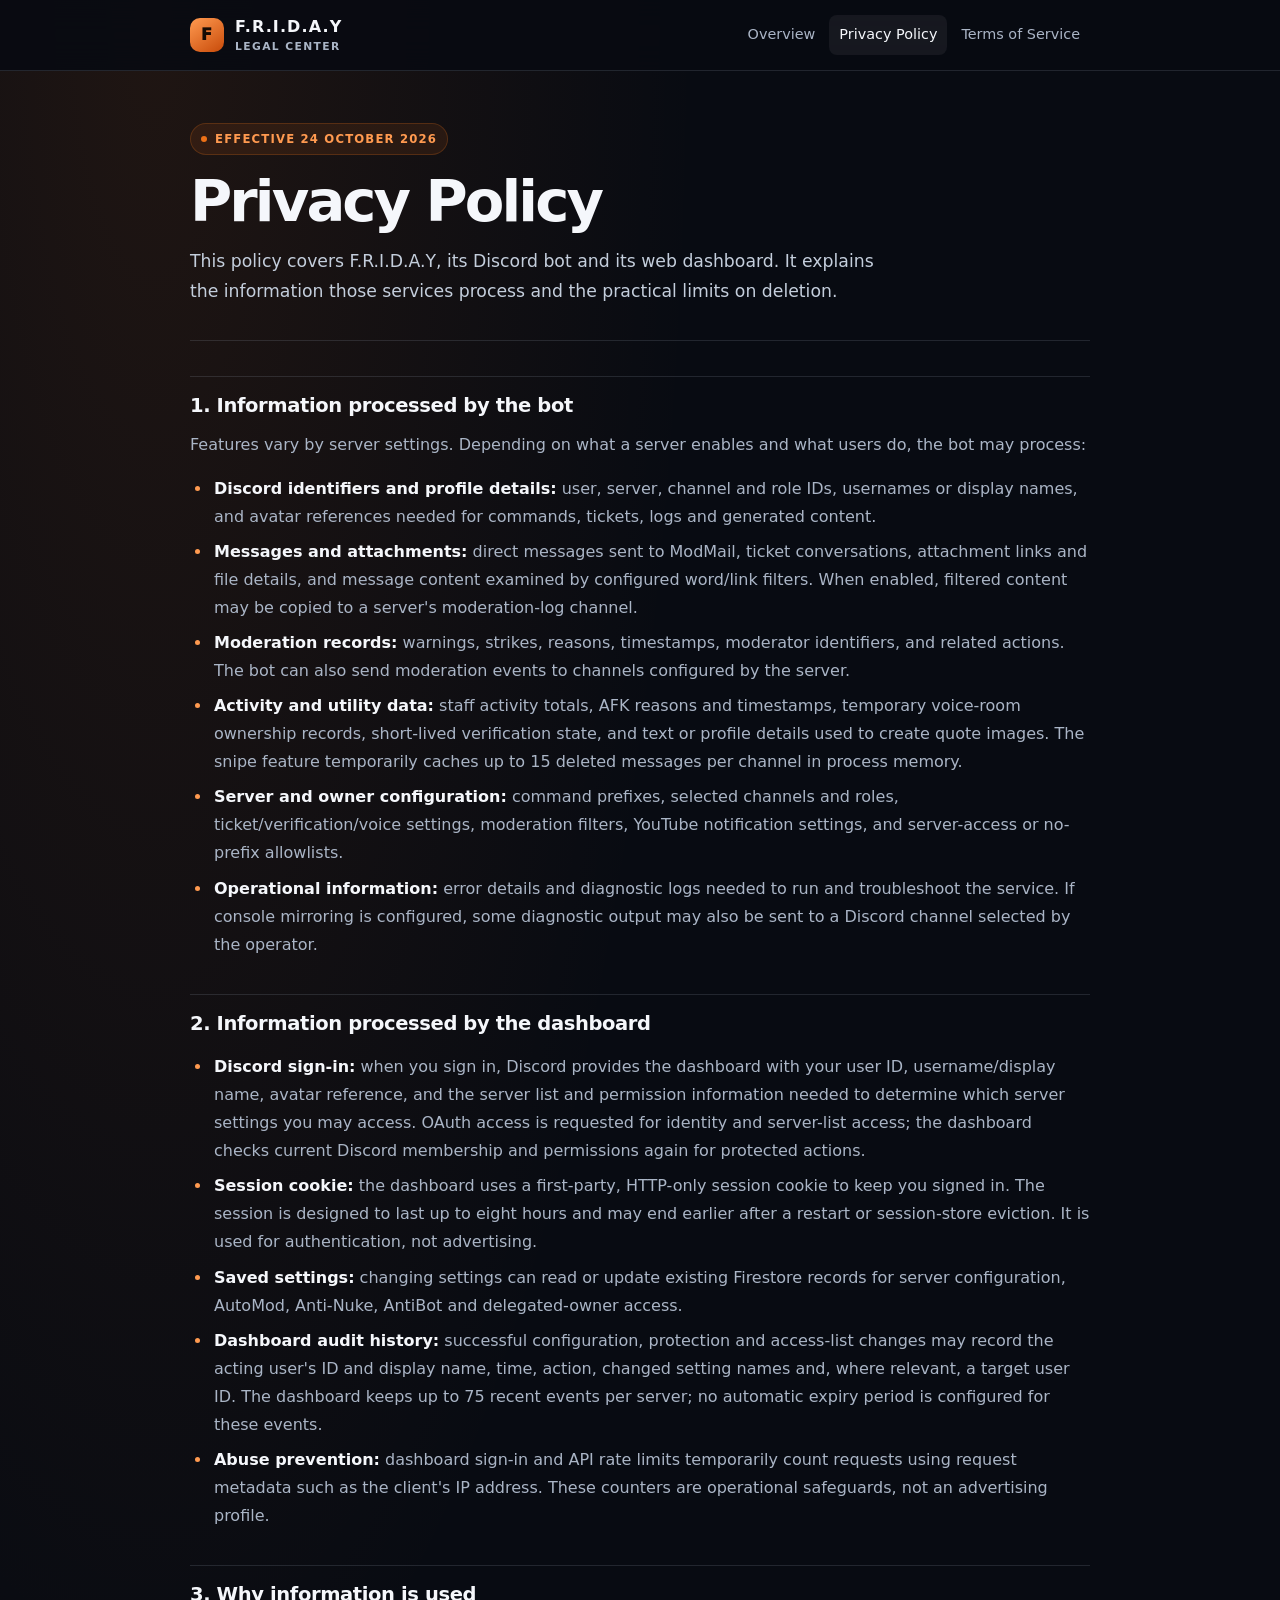
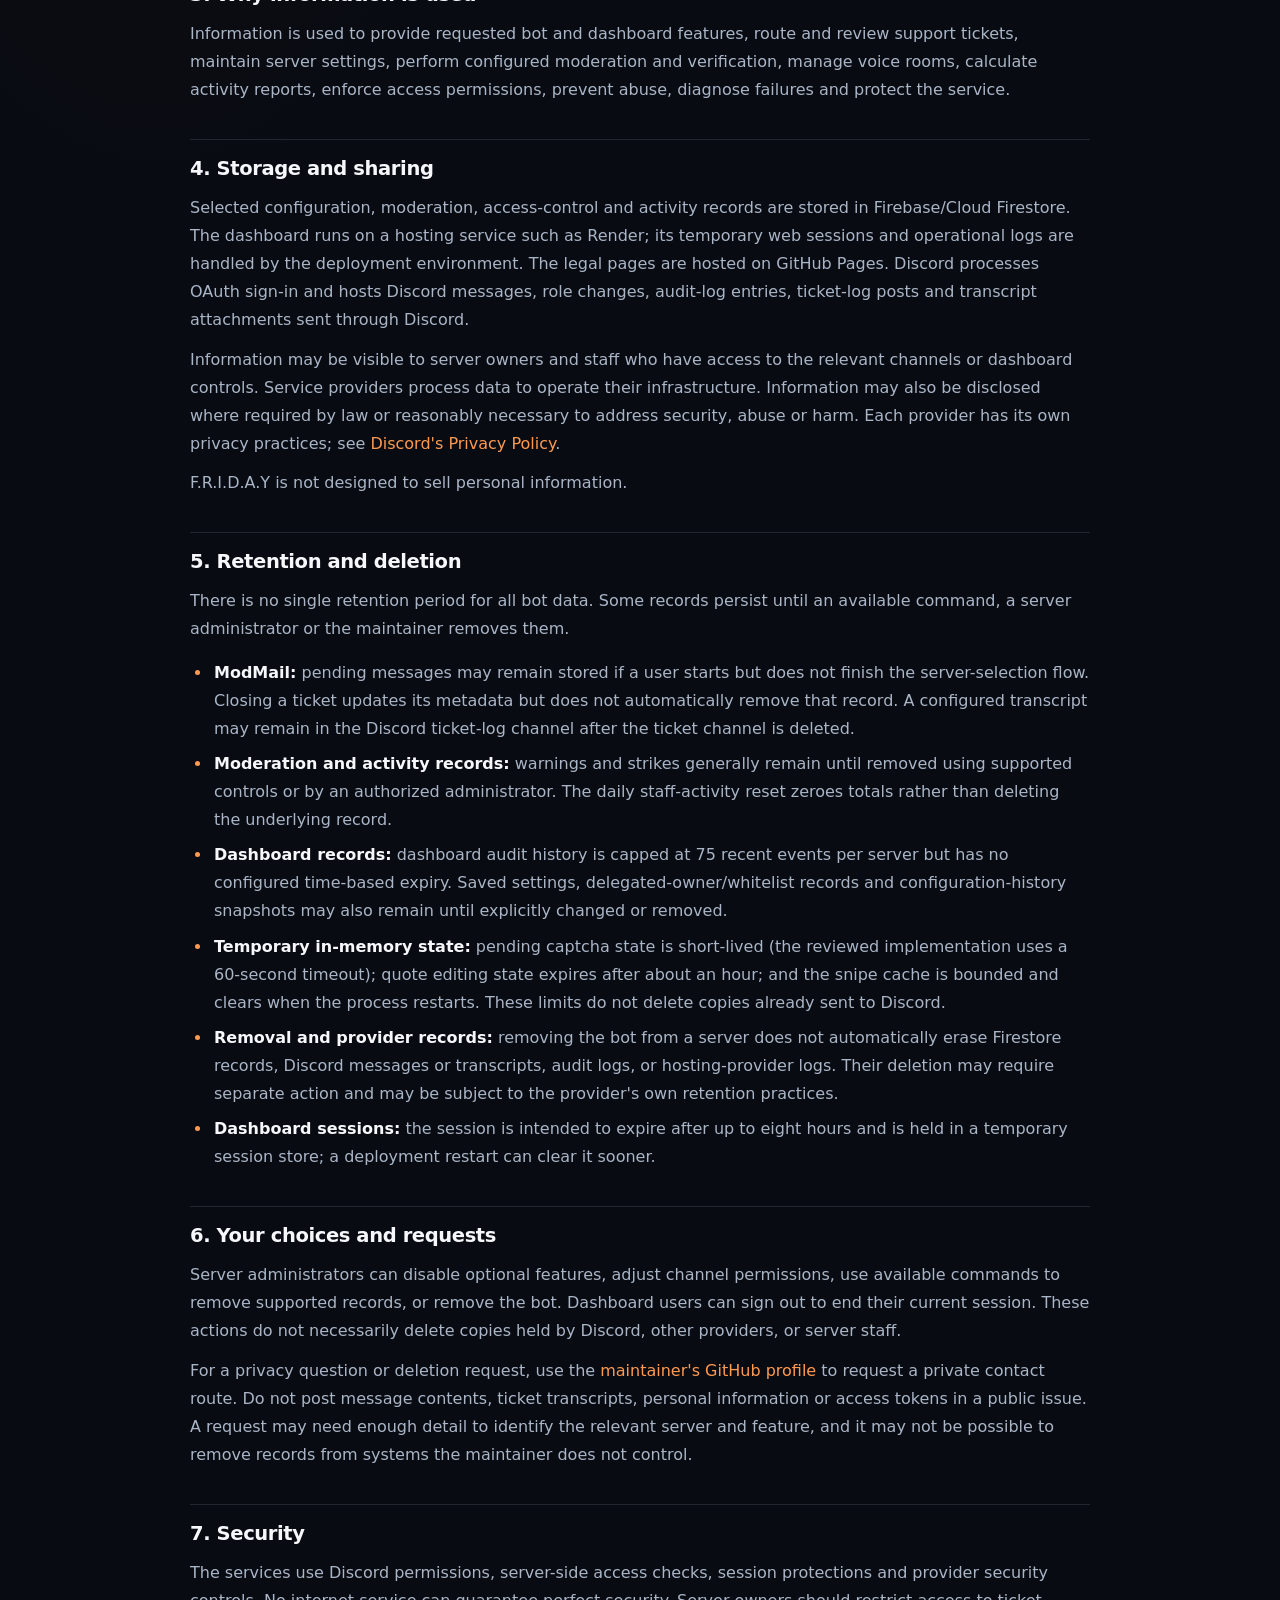
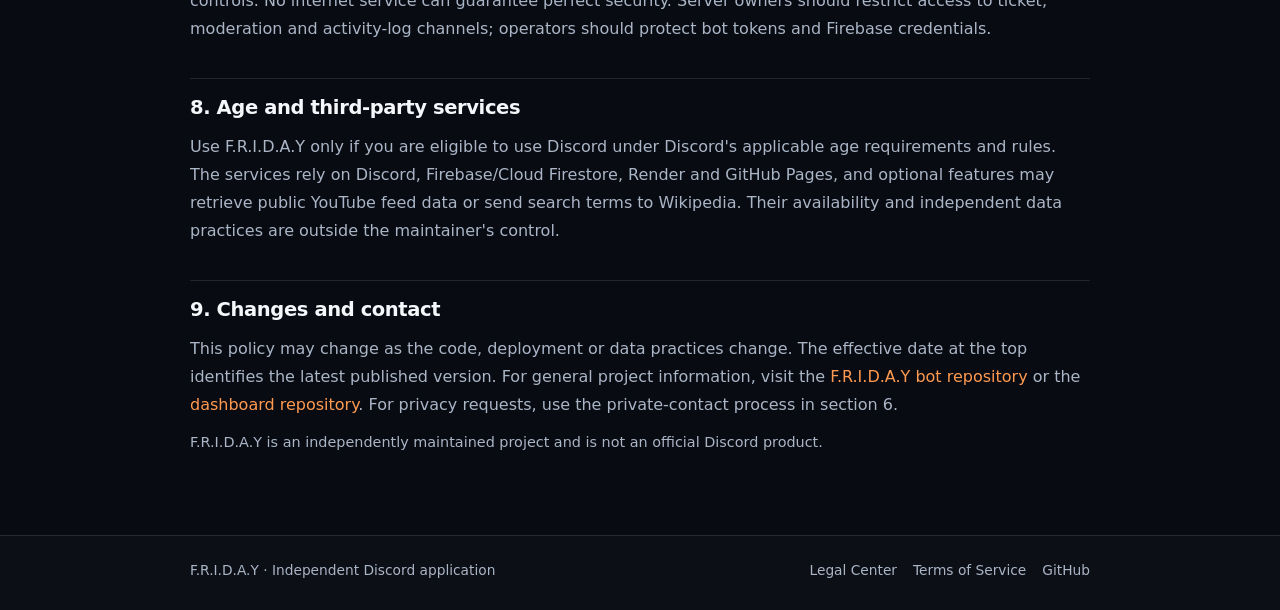
==== commit 1d94efbb: "Update privacy policy for bot and dashboard" ====
--- a/privacy.html
+++ b/privacy.html
@@ -1,53 +1,97 @@
 <!doctype html>
-<html lang="en"><head><meta charset="utf-8"><meta name="viewport" content="width=device-width, initial-scale=1"><meta name="description" content="Privacy Policy for F.R.I.D.A.Y, describing data processed by its Discord bot features."><title>Privacy Policy — F.R.I.D.A.Y</title><style>:root{color-scheme:dark;--bg:#080b12;--panel:#101621;--panel2:#151d2b;--text:#f5f7fb;--muted:#aab5c6;--accent:#ed7117;--accent-soft:rgba(237,113,23,.13);--line:rgba(170,181,198,.16);--max:980px}*{box-sizing:border-box}html{scroll-behavior:smooth;scroll-padding-top:90px}body{margin:0;background:radial-gradient(ellipse at 15% 0%,rgba(237,113,23,.12),transparent 38rem),radial-gradient(ellipse at 100% 20%,rgba(65,91,130,.12),transparent 34rem),var(--bg);font:16px/1.8 Inter,ui-sans-serif,system-ui,-apple-system,BlinkMacSystemFont,"Segoe UI",sans-serif;color:var(--text);-webkit-font-smoothing:antialiased}a{color:#ff9a50;text-decoration:none;transition:color .18s ease}a:hover{color:#ffc18f}header{position:sticky;top:0;z-index:5;background:rgba(8,11,18,.82);backdrop-filter:blur(18px);border-bottom:1px solid var(--line)}.topbar{width:min(var(--max),92%);min-height:76px;margin:auto;display:flex;align-items:center;justify-content:space-between;gap:20px}.brand{display:flex;align-items:center;gap:12px;color:var(--text);font-weight:800;letter-spacing:.08em}.brand-mark{width:36px;height:36px;border-radius:11px;display:grid;place-items:center;background:linear-gradient(145deg,#ff9a50,#c84b0a);color:#170b04;font-weight:950;box-shadow:0 5px 22px rgba(237,113,23,.2)}.brand small{display:block;color:var(--muted);font-size:.68rem;font-weight:600;letter-spacing:.14em;margin-top:-3px}.nav{display:flex;align-items:center;gap:8px;flex-wrap:wrap}.nav a{font-size:.9rem;color:var(--muted);padding:8px 12px;border:1px solid transparent;border-radius:10px}.nav a:hover,.nav a[aria-current=page]{color:var(--text);border-color:var(--line);background:rgba(255,255,255,.045)}main{width:min(var(--max),92%);margin:0 auto;padding:62px 0 78px}.eyebrow{display:inline-flex;align-items:center;gap:8px;color:#ff9a50;background:var(--accent-soft);border:1px solid rgba(237,113,23,.24);padding:6px 11px;border-radius:999px;font-size:.76rem;font-weight:750;letter-spacing:.11em;text-transform:uppercase}.eyebrow:before{content:"";width:6px;height:6px;background:var(--accent);border-radius:50%;box-shadow:0 0 12px var(--accent)}h1{font-size:clamp(2.4rem,6vw,4.35rem);line-height:1.06;letter-spacing:-.055em;margin:20px 0 16px;max-width:850px}h1 .accent{color:#ff9140}h2{font-size:1.3rem;line-height:1.35;letter-spacing:-.02em;margin:2.7rem 0 .65rem;padding-top:1.2rem;border-top:1px solid var(--line);scroll-margin-top:95px}h3{font-size:1.04rem}p,li{color:var(--muted)}p{margin:.8rem 0}strong{color:var(--text)}.meta{font-size:.9rem;color:var(--muted);line-height:1.9}.meta strong{color:#dce3ed}.lead{font-size:1.12rem;line-height:1.8;max-width:760px;color:#c4cedc}.notice{border:1px solid rgba(237,113,23,.22);border-left:3px solid var(--accent);padding:16px 18px;background:linear-gradient(110deg,var(--accent-soft),rgba(16,22,33,.9) 70%);color:var(--muted);border-radius:0 14px 14px 0;margin:26px 0}.notice strong{color:var(--text)}ul,ol{padding-left:1.4rem}li{padding-left:.18rem;margin:.5rem 0}li::marker{color:#f18a3b}code{font-size:.9em;color:#ffd0aa;background:rgba(255,255,255,.06);border:1px solid var(--line);border-radius:5px;padding:.12em .35em;overflow-wrap:anywhere}table{border-collapse:separate;border-spacing:0;width:100%;margin:1.2rem 0;border:1px solid var(--line);border-radius:12px;overflow:hidden}td,th{border-bottom:1px solid var(--line);padding:12px 14px;text-align:left;vertical-align:top}th{background:var(--panel2);color:var(--text);font-size:.9rem}td{color:var(--muted)}tr:last-child td{border-bottom:0}.legal-links{display:grid;grid-template-columns:repeat(2,minmax(0,1fr));gap:14px;margin:30px 0}.legal-card{display:block;padding:22px;border:1px solid var(--line);border-radius:16px;background:linear-gradient(145deg,rgba(255,255,255,.045),rgba(255,255,255,.015));transition:transform .18s,border-color .18s,background .18s}.legal-card:hover{transform:translateY(-2px);border-color:rgba(237,113,23,.5);background:linear-gradient(145deg,rgba(237,113,23,.1),rgba(255,255,255,.02))}.legal-card strong{display:block;font-size:1.08rem;margin-bottom:5px}.legal-card span{display:block;color:var(--muted);font-size:.92rem}.arrow{color:#ff9a50;font-size:1.2rem;margin-top:12px}footer{border-top:1px solid var(--line);background:rgba(255,255,255,.015)}.footer-inner{width:min(var(--max),92%);margin:auto;padding:24px 0 32px;display:flex;justify-content:space-between;align-items:center;gap:14px;flex-wrap:wrap;color:var(--muted);font-size:.88rem}.footer-links{display:flex;gap:18px;flex-wrap:wrap}.footer-inner a{color:var(--muted)}.footer-inner a:hover{color:#ff9a50}.doc-intro{padding-bottom:26px;border-bottom:1px solid var(--line);margin-bottom:28px}.doc-intro h1{font-size:clamp(2.3rem,5vw,3.5rem)}@media(max-width:620px){.topbar{align-items:flex-start;padding:14px 0;flex-direction:column;gap:10px}.nav{width:100%}.nav a{padding:7px 9px;font-size:.84rem}main{padding:42px 0 54px}.legal-links{grid-template-columns:1fr}.footer-inner{align-items:flex-start;flex-direction:column}h2{margin-top:2.2rem}}@media(prefers-reduced-motion:reduce){html{scroll-behavior:auto}*,*:before,*:after{transition:none!important}}</style></head>
-<body><header><div class="topbar"><a class="brand" href="index.html"><span class="brand-mark">F</span><span>F.R.I.D.A.Y<small>LEGAL CENTER</small></span></a><nav class="nav" aria-label="Legal pages"><a href="index.html">Overview</a><a href="privacy.html" aria-current="page">Privacy Policy</a><a href="terms.html">Terms of Service</a></nav></div></header><main><div class="doc-intro"><span class="eyebrow">F.R.I.D.A.Y · Legal document</span><h1>Privacy Policy</h1>
-<p class="meta"><strong>Effective date:</strong> 17 October 2026<br><strong>Service:</strong> F.R.I.D.A.Y Discord application (“F.R.I.D.A.Y”, “the Bot”, or “the Service”)<br><strong>Project:</strong> <a href="https://github.com/twirlyowes/F.R.I.D.A.Y-V-2">F.R.I.D.A.Y on GitHub</a></p></div>
-<div class="notice"><strong>Scope:</strong> This policy is based on the publicly accessible <code>main</code> branch of the repository reviewed on 17 October 2026. The code deployed on the live bot, provider settings, and server-specific configuration can differ. The maintainers should keep this policy aligned with the actual deployment.</div>
-<h2>1. Information processed</h2>
-<p>Depending on server configuration and the features used, the Bot processes the following information:</p>
-<ul>
-<li><strong>Discord account and server identifiers:</strong> Discord user, server, channel, and role IDs; usernames/tags and avatar references where shown in tickets, moderation output, logs, or quote images.</li>
-<li><strong>Server configuration:</strong> prefixes, selected channel and role IDs, ticket category and log-channel settings, verification roles/channels, voice-room settings, bad-word lists, YouTube notification configuration, and optional server reply text (such as a configured IP message). These settings are stored in Firestore.</li>
-<li><strong>ModMail messages and attachments:</strong> DMs sent to the Bot, message text, attachment URLs, file names, content types, and timestamps may be written to the <code>modmail_pending</code> Firestore collection while a ticket is awaiting setup. Once a ticket is open, messages and attachments are relayed to the Discord ticket channel and between the ticket channel and the member's DMs. Ticket metadata includes the member ID, server/channel IDs, category, status, timestamps, and IDs of staff who claim or close it.</li>
-<li><strong>Ticket transcripts:</strong> when a ticket is closed and the server has a configured ticket-log channel, the Bot attempts to create a text transcript containing message timestamps, authors and IDs, message text, attachment names/URLs, ticket metadata, and the staff member who closed the ticket. The transcript is uploaded to that Discord channel if the upload succeeds.</li>
-<li><strong>Moderation information:</strong> warning and strike records can include the target's ID, server ID, reason, timestamp, and moderator identifier or tag. Reasons and action details may also appear in Discord messages, server-configured log channels, and Discord's own audit log.</li>
-<li><strong>Content examined for moderation:</strong> the Bot processes guild message content to parse commands and run configured bad-word/link filtering. When the filter removes a message, the message text (up to 1,000 characters in the log description), author ID, and channel information may be posted to the configured moderation log channel. Edited-in links can also be logged.</li>
-<li><strong>Staff activity:</strong> for members in the configured activity/staff role, the Bot counts active/online time, voice time, message count, and selected moderation-command counts. These numeric totals, a guild/user key, and an update timestamp are saved in Firestore and may appear in reports sent to Discord channels.</li>
-<li><strong>AFK information:</strong> an AFK reason and timestamps, along with limited nickname-restoration state, are stored by server and user ID until the AFK record is cleared.</li>
-<li><strong>Recently deleted messages:</strong> the snipe feature keeps up to 15 deleted messages per channel in process memory, including message text, author reference, time, and an attachment image URL where available. This cache is not written to Firestore; it is limited by the 15-entry cap and is cleared when the running process restarts.</li>
-<li><strong>Temporary voice-room records:</strong> Firestore records may include a temporary channel ID, owner user ID, server ID, and creation timestamp.</li>
-<li><strong>Verification session data:</strong> captcha answers, attempts, and short-lived cooldown/session state are held in process memory while verification is in progress; the reviewed code sets a 60-second timeout for a pending captcha. Verification also changes Discord roles as configured.</li>
-<li><strong>Quote-image data:</strong> when a member runs the quote command, the Bot temporarily holds the quoted text (up to 400 characters), source author's display name/username and avatar image, and requester's ID in memory. The editable quote state expires after about one hour or when removed. The resulting image is a Discord message and follows Discord/server message retention practices.</li>
-<li><strong>Access-control records:</strong> the owner-managed approved-server list stores server IDs and who/when approved them; the global no-prefix list stores user IDs and who/when granted access.</li>
-<li><strong>Operational logs:</strong> runtime errors and diagnostic messages are written to hosting logs. If <code>CONSOLE_LOG_CHANNEL_ID</code> is configured, console output is also mirrored to that Discord channel and may contain server/channel names, user tags or IDs, and error context.</li>
-<li><strong>Optional public lookups:</strong> YouTube notification mode retrieves public channel/feed data and checks recent messages in the configured notification channel to avoid reposting videos. Wikipedia commands send the requested search term to Wikipedia's public API.</li>
-</ul>
-<h2>2. Purposes</h2>
-<p>The Bot uses this information to execute commands, route and administer support tickets, maintain server settings, perform configured moderation and verification, manage temporary voice rooms, calculate staff activity totals, support AFK/quote utilities, deliver optional notifications, prevent abuse, troubleshoot faults, and maintain service operation.</p>
-<h2>3. Where information is stored and disclosed</h2>
-<p>Selected settings and feature records are stored in Firebase/Cloud Firestore. The Bot may run on a hosting provider such as Render, which can hold operational logs. Discord stores messages, role changes, audit-log entries, ticket-log posts, and transcript attachments sent through Discord. These records are subject to Discord's systems and the permissions and retention practices of the relevant server.</p>
-<p>Information may be available to server administrators and authorized staff with access to ticket, moderation, activity, or logging channels. Infrastructure providers process information to provide their services. Information may also be disclosed when required by law or reasonably necessary to protect safety, security, or rights. The maintainers do not control Discord's independent processing; see <a href="https://discord.com/privacy">Discord's Privacy Policy</a>.</p>
-<p>The maintainers do not sell personal information.</p>
-<h2>4. Retention and deletion</h2>
-<p>Retention differs by feature. The reviewed code does not implement one global retention period or automatically delete every stored record when the Bot leaves a server.</p>
-<ul>
-<li><strong>Pending ModMail:</strong> messages and attachment metadata are kept in Firestore until the ticket is created or the code determines that no eligible support server is available. The reviewed code does not set an automatic expiry for abandoned pending-ticket records, so a request left unfinished may remain stored until handled or manually removed.</li>
-<li><strong>Ticket records and transcripts:</strong> closing a ticket changes its Firestore metadata to closed; the record is not deleted in the close flow. The ticket channel is scheduled for deletion about five seconds later. A transcript uploaded to the configured Discord log channel is not automatically deleted by the Bot and may remain there according to that server's retention practices.</li>
-<li><strong>Warnings and strikes:</strong> records remain until a supported moderation command removes them or a maintainer/admin deletes them from the relevant storage. The Bot does not apply a universal time-to-live.</li>
-<li><strong>Staff activity:</strong> scheduled daily reset writes zeroes to existing totals rather than deleting the Firestore records. The Bot has a command to remove a member's activity record, subject to its permissions.</li>
-<li><strong>AFK and voice records:</strong> AFK records are normally removed when the member next speaks in that server. Temporary voice-room records are deleted when the Bot successfully cleans up the associated temporary channel, but stale records can remain if cleanup does not run or fails.</li>
-<li><strong>In-memory state:</strong> snipe cache is capped at 15 messages per channel and clears on process restart; quote state expires after about one hour; captcha state has short timeouts. These are not Firestore retention controls.</li>
-<li><strong>Configuration and access lists:</strong> server configuration and approved-server/no-prefix records are not automatically erased merely because the Bot is removed. The owner/server administrator must clear supported settings or remove the corresponding records.</li>
-<li><strong>Discord messages and provider logs:</strong> the Bot cannot automatically guarantee deletion of transcript attachments, messages already posted to Discord, Discord audit logs, or hosting/provider logs.</li>
-</ul>
-<h2>5. Your choices and requests</h2>
-<p>You can stop sending the Bot messages, ask server administrators to disable optional features, or remove the Bot if you have permission. For a review or deletion request, contact the maintainer privately. If you do not already have a private contact route, use the <a href="https://github.com/twirlyowes/F.R.I.D.A.Y-V-2">project repository</a> to ask for one, but do not post message contents, private ticket information, or other personal data in a public issue. State the relevant server and feature only to the extent needed to locate the record.</p>
-<p>Requests may not be fully achievable where the Bot has no deletion function for the relevant record, where information is retained by Discord or another provider, or where retention is necessary for legal or security reasons. The maintainers should confirm what can actually be found and deleted before promising a timeframe.</p>
-<h2>6. Security</h2>
-<p>The Bot relies on Discord permissions, Firebase access controls, and the deployment environment. No online service can guarantee complete security. Server owners should restrict ticket/moderation/activity-log channels to appropriate staff. The Bot owner should protect the Discord token and Firebase service-account credentials, and restrict any optional console-log channel.</p>
-<h2>7. Children and age</h2>
-<p>The Bot is intended to be used by people permitted to use Discord under Discord's applicable age requirements and terms. Do not use the Bot to solicit sensitive information from children.</p>
-<h2>8. Changes</h2>
-<p>This policy may be updated when the code, deployment, providers, or data practices change. The latest policy will be published at this URL with an updated effective date.</p>
-<h2>9. Contact</h2>
-<p>For general questions, visit the <a href="https://github.com/twirlyowes/F.R.I.D.A.Y-V-2">F.R.I.D.A.Y GitHub repository</a>. For privacy requests, ask the maintainer for a private contact route and do not include sensitive information in a public issue. The maintainers should publish a dedicated privacy contact method before relying on this policy for a wider public rollout.</p></main><footer><div class="footer-inner"><span>© F.R.I.D.A.Y · Independent Discord application</span><div class="footer-links"><a href="privacy.html">Privacy Policy</a><a href="terms.html">Terms of Service</a><a href="https://github.com/twirlyowes/F.R.I.D.A.Y-V-2">GitHub</a></div></div></footer></body></html>
+<html lang="en">
+<head>
+  <meta charset="utf-8">
+  <meta name="viewport" content="width=device-width, initial-scale=1">
+  <meta name="theme-color" content="#080b12">
+  <meta name="description" content="How F.R.I.D.A.Y processes and retains data through its Discord bot and web dashboard.">
+  <title>Privacy Policy — F.R.I.D.A.Y</title>
+  <link rel="stylesheet" href="legal.css">
+</head>
+<body>
+  <a class="skip-link" href="#main">Skip to content</a>
+  <header>
+    <div class="topbar">
+      <a class="brand" href="index.html" aria-label="F.R.I.D.A.Y Legal Center">
+        <span class="brand-mark" aria-hidden="true">F</span>
+        <span>F.R.I.D.A.Y<small>LEGAL CENTER</small></span>
+      </a>
+      <nav class="nav" aria-label="Legal pages">
+        <a href="index.html">Overview</a>
+        <a href="privacy.html" aria-current="page">Privacy Policy</a>
+        <a href="terms.html">Terms of Service</a>
+      </nav>
+    </div>
+  </header>
+  <main id="main">
+    <div class="doc-intro">
+      <span class="eyebrow">Effective 24 October 2026</span>
+      <h1>Privacy Policy</h1>
+      <p class="lead">This policy covers F.R.I.D.A.Y, its Discord bot and its web dashboard. It explains the information those services process and the practical limits on deletion.</p>
+    </div>
+
+    <h2>1. Information processed by the bot</h2>
+    <p>Features vary by server settings. Depending on what a server enables and what users do, the bot may process:</p>
+    <ul>
+      <li><strong>Discord identifiers and profile details:</strong> user, server, channel and role IDs, usernames or display names, and avatar references needed for commands, tickets, logs and generated content.</li>
+      <li><strong>Messages and attachments:</strong> direct messages sent to ModMail, ticket conversations, attachment links and file details, and message content examined by configured word/link filters. When enabled, filtered content may be copied to a server's moderation-log channel.</li>
+      <li><strong>Moderation records:</strong> warnings, strikes, reasons, timestamps, moderator identifiers, and related actions. The bot can also send moderation events to channels configured by the server.</li>
+      <li><strong>Activity and utility data:</strong> staff activity totals, AFK reasons and timestamps, temporary voice-room ownership records, short-lived verification state, and text or profile details used to create quote images. The snipe feature temporarily caches up to 15 deleted messages per channel in process memory.</li>
+      <li><strong>Server and owner configuration:</strong> command prefixes, selected channels and roles, ticket/verification/voice settings, moderation filters, YouTube notification settings, and server-access or no-prefix allowlists.</li>
+      <li><strong>Operational information:</strong> error details and diagnostic logs needed to run and troubleshoot the service. If console mirroring is configured, some diagnostic output may also be sent to a Discord channel selected by the operator.</li>
+    </ul>
+
+    <h2>2. Information processed by the dashboard</h2>
+    <ul>
+      <li><strong>Discord sign-in:</strong> when you sign in, Discord provides the dashboard with your user ID, username/display name, avatar reference, and the server list and permission information needed to determine which server settings you may access. OAuth access is requested for identity and server-list access; the dashboard checks current Discord membership and permissions again for protected actions.</li>
+      <li><strong>Session cookie:</strong> the dashboard uses a first-party, HTTP-only session cookie to keep you signed in. The session is designed to last up to eight hours and may end earlier after a restart or session-store eviction. It is used for authentication, not advertising.</li>
+      <li><strong>Saved settings:</strong> changing settings can read or update existing Firestore records for server configuration, AutoMod, Anti-Nuke, AntiBot and delegated-owner access.</li>
+      <li><strong>Dashboard audit history:</strong> successful configuration, protection and access-list changes may record the acting user's ID and display name, time, action, changed setting names and, where relevant, a target user ID. The dashboard keeps up to 75 recent events per server; no automatic expiry period is configured for these events.</li>
+      <li><strong>Abuse prevention:</strong> dashboard sign-in and API rate limits temporarily count requests using request metadata such as the client's IP address. These counters are operational safeguards, not an advertising profile.</li>
+    </ul>
+
+    <h2>3. Why information is used</h2>
+    <p>Information is used to provide requested bot and dashboard features, route and review support tickets, maintain server settings, perform configured moderation and verification, manage voice rooms, calculate activity reports, enforce access permissions, prevent abuse, diagnose failures and protect the service.</p>
+
+    <h2>4. Storage and sharing</h2>
+    <p>Selected configuration, moderation, access-control and activity records are stored in Firebase/Cloud Firestore. The dashboard runs on a hosting service such as Render; its temporary web sessions and operational logs are handled by the deployment environment. The legal pages are hosted on GitHub Pages. Discord processes OAuth sign-in and hosts Discord messages, role changes, audit-log entries, ticket-log posts and transcript attachments sent through Discord.</p>
+    <p>Information may be visible to server owners and staff who have access to the relevant channels or dashboard controls. Service providers process data to operate their infrastructure. Information may also be disclosed where required by law or reasonably necessary to address security, abuse or harm. Each provider has its own privacy practices; see <a href="https://discord.com/privacy" rel="noopener noreferrer">Discord's Privacy Policy</a>.</p>
+    <p>F.R.I.D.A.Y is not designed to sell personal information.</p>
+
+    <h2>5. Retention and deletion</h2>
+    <p>There is no single retention period for all bot data. Some records persist until an available command, a server administrator or the maintainer removes them.</p>
+    <ul>
+      <li><strong>ModMail:</strong> pending messages may remain stored if a user starts but does not finish the server-selection flow. Closing a ticket updates its metadata but does not automatically remove that record. A configured transcript may remain in the Discord ticket-log channel after the ticket channel is deleted.</li>
+      <li><strong>Moderation and activity records:</strong> warnings and strikes generally remain until removed using supported controls or by an authorized administrator. The daily staff-activity reset zeroes totals rather than deleting the underlying record.</li>
+      <li><strong>Dashboard records:</strong> dashboard audit history is capped at 75 recent events per server but has no configured time-based expiry. Saved settings, delegated-owner/whitelist records and configuration-history snapshots may also remain until explicitly changed or removed.</li>
+      <li><strong>Temporary in-memory state:</strong> pending captcha state is short-lived (the reviewed implementation uses a 60-second timeout); quote editing state expires after about an hour; and the snipe cache is bounded and clears when the process restarts. These limits do not delete copies already sent to Discord.</li>
+      <li><strong>Removal and provider records:</strong> removing the bot from a server does not automatically erase Firestore records, Discord messages or transcripts, audit logs, or hosting-provider logs. Their deletion may require separate action and may be subject to the provider's own retention practices.</li>
+      <li><strong>Dashboard sessions:</strong> the session is intended to expire after up to eight hours and is held in a temporary session store; a deployment restart can clear it sooner.</li>
+    </ul>
+
+    <h2>6. Your choices and requests</h2>
+    <p>Server administrators can disable optional features, adjust channel permissions, use available commands to remove supported records, or remove the bot. Dashboard users can sign out to end their current session. These actions do not necessarily delete copies held by Discord, other providers, or server staff.</p>
+    <p>For a privacy question or deletion request, use the <a href="https://github.com/twirlyowes" rel="noopener noreferrer">maintainer's GitHub profile</a> to request a private contact route. Do not post message contents, ticket transcripts, personal information or access tokens in a public issue. A request may need enough detail to identify the relevant server and feature, and it may not be possible to remove records from systems the maintainer does not control.</p>
+
+    <h2>7. Security</h2>
+    <p>The services use Discord permissions, server-side access checks, session protections and provider security controls. No internet service can guarantee perfect security. Server owners should restrict access to ticket, moderation and activity-log channels; operators should protect bot tokens and Firebase credentials.</p>
+
+    <h2>8. Age and third-party services</h2>
+    <p>Use F.R.I.D.A.Y only if you are eligible to use Discord under Discord's applicable age requirements and rules. The services rely on Discord, Firebase/Cloud Firestore, Render and GitHub Pages, and optional features may retrieve public YouTube feed data or send search terms to Wikipedia. Their availability and independent data practices are outside the maintainer's control.</p>
+
+    <h2>9. Changes and contact</h2>
+    <p>This policy may change as the code, deployment or data practices change. The effective date at the top identifies the latest published version. For general project information, visit the <a href="https://github.com/twirlyowes/F.R.I.D.A.Y-V-2" rel="noopener noreferrer">F.R.I.D.A.Y bot repository</a> or the <a href="https://github.com/twirlyowes/F.R.I.D.A.Y-DASHBOARD" rel="noopener noreferrer">dashboard repository</a>. For privacy requests, use the private-contact process in section 6.</p>
+    <p class="meta">F.R.I.D.A.Y is an independently maintained project and is not an official Discord product.</p>
+  </main>
+  <footer>
+    <div class="footer-inner">
+      <span>F.R.I.D.A.Y · Independent Discord application</span>
+      <div class="footer-links">
+        <a href="index.html">Legal Center</a>
+        <a href="terms.html">Terms of Service</a>
+        <a href="https://github.com/twirlyowes/F.R.I.D.A.Y-V-2" rel="noopener noreferrer">GitHub</a>
+      </div>
+    </div>
+  </footer>
+</body>
+</html>
--- a/legal.css
+++ b/legal.css
@@ -0,0 +1,96 @@
+:root {
+  color-scheme: dark;
+  --bg: #080b12;
+  --panel: #101621;
+  --panel-soft: #121a26;
+  --text: #f5f7fb;
+  --muted: #aab5c6;
+  --accent: #ed7117;
+  --accent-bright: #ff9a50;
+  --line: rgba(170, 181, 198, .16);
+  --max: 900px;
+}
+* { box-sizing: border-box; }
+html { scroll-behavior: smooth; scroll-padding-top: 90px; }
+body {
+  margin: 0;
+  background: radial-gradient(ellipse at 12% 0%, rgba(237,113,23,.10), transparent 34rem), var(--bg);
+  color: var(--text);
+  font: 16px/1.75 Inter, ui-sans-serif, system-ui, -apple-system, BlinkMacSystemFont, "Segoe UI", sans-serif;
+  -webkit-font-smoothing: antialiased;
+}
+a { color: var(--accent-bright); text-decoration: none; }
+a:hover { color: #ffc18f; }
+a:focus-visible { outline: 2px solid var(--accent-bright); outline-offset: 4px; border-radius: 4px; }
+.skip-link { position: absolute; left: -9999px; top: 8px; z-index: 10; padding: 8px 12px; background: var(--panel); border: 1px solid var(--line); }
+.skip-link:focus { left: 12px; }
+header {
+  position: sticky; top: 0; z-index: 5;
+  background: rgba(8,11,18,.9); backdrop-filter: blur(16px);
+  border-bottom: 1px solid var(--line);
+}
+.topbar {
+  width: min(var(--max), 92%); min-height: 70px; margin: auto;
+  display: flex; align-items: center; justify-content: space-between; gap: 18px;
+}
+.brand { display: flex; align-items: center; gap: 11px; color: var(--text); font-weight: 800; letter-spacing: .07em; }
+.brand-mark {
+  width: 34px; height: 34px; border-radius: 10px; display: grid; place-items: center;
+  background: linear-gradient(145deg, #ff9a50, #c84b0a); color: #170b04; font-weight: 950;
+}
+.brand small { display: block; color: var(--muted); font-size: .67rem; font-weight: 650; letter-spacing: .13em; margin-top: -3px; }
+.nav { display: flex; align-items: center; gap: 4px; flex-wrap: wrap; }
+.nav a { color: var(--muted); font-size: .9rem; padding: 7px 10px; border-radius: 8px; }
+.nav a:hover, .nav a[aria-current="page"] { color: var(--text); background: rgba(255,255,255,.06); }
+main { width: min(var(--max), 92%); margin: 0 auto; padding: 52px 0 68px; }
+.eyebrow {
+  display: inline-flex; align-items: center; gap: 8px; color: var(--accent-bright);
+  background: rgba(237,113,23,.10); border: 1px solid rgba(237,113,23,.22);
+  padding: 5px 10px; border-radius: 999px; font-size: .73rem; font-weight: 750;
+  letter-spacing: .10em; text-transform: uppercase;
+}
+.eyebrow::before { content: ""; width: 6px; height: 6px; border-radius: 50%; background: var(--accent); }
+h1 { max-width: 820px; margin: 16px 0 12px; font-size: clamp(2.25rem, 6vw, 3.6rem); line-height: 1.08; letter-spacing: -.05em; }
+h1 .accent { color: var(--accent-bright); }
+h2 { margin: 2.2rem 0 .55rem; padding-top: 1rem; border-top: 1px solid var(--line); font-size: 1.22rem; line-height: 1.35; letter-spacing: -.02em; scroll-margin-top: 88px; }
+h3 { font-size: 1rem; }
+p, li { color: var(--muted); }
+p { margin: .72rem 0; }
+strong { color: var(--text); }
+.meta { color: var(--muted); font-size: .9rem; line-height: 1.75; }
+.meta strong { color: #dce3ed; }
+.lead { max-width: 690px; color: #c4cedc; font-size: 1.08rem; line-height: 1.75; }
+.doc-intro { margin-bottom: 24px; padding-bottom: 22px; border-bottom: 1px solid var(--line); }
+ul, ol { padding-left: 1.35rem; }
+li { margin: .45rem 0; padding-left: .15rem; }
+li::marker { color: var(--accent-bright); }
+code { font-size: .9em; color: #ffd0aa; background: rgba(255,255,255,.06); border: 1px solid var(--line); border-radius: 5px; padding: .1em .32em; overflow-wrap: anywhere; }
+.policy-note { border-left: 3px solid var(--accent); padding: 12px 16px; background: rgba(255,255,255,.035); border-radius: 0 10px 10px 0; }
+.legal-links { display: grid; grid-template-columns: repeat(2, minmax(0, 1fr)); gap: 14px; margin: 30px 0 8px; }
+.legal-card { display: block; padding: 20px; border: 1px solid var(--line); border-radius: 14px; background: linear-gradient(145deg, rgba(255,255,255,.045), rgba(255,255,255,.015)); transition: border-color .18s, background .18s; }
+.legal-card:hover { border-color: rgba(237,113,23,.5); background: linear-gradient(145deg, rgba(237,113,23,.09), rgba(255,255,255,.02)); }
+.legal-card strong { display: block; margin-bottom: 4px; font-size: 1.05rem; }
+.legal-card span { display: block; color: var(--muted); font-size: .92rem; }
+.legal-card .arrow { display: block; margin-top: 13px; color: var(--accent-bright); font-size: .9rem; font-weight: 700; }
+footer { border-top: 1px solid var(--line); background: rgba(255,255,255,.015); }
+.footer-inner {
+  width: min(var(--max), 92%); margin: auto; padding: 22px 0 28px;
+  display: flex; align-items: center; justify-content: space-between; gap: 12px;
+  flex-wrap: wrap; color: var(--muted); font-size: .86rem;
+}
+.footer-links { display: flex; gap: 16px; flex-wrap: wrap; }
+.footer-inner a { color: var(--muted); }
+.footer-inner a:hover { color: var(--accent-bright); }
+@media (max-width: 620px) {
+  .topbar { padding: 12px 0; align-items: flex-start; flex-direction: column; gap: 8px; }
+  .nav { width: 100%; }
+  .nav a { padding: 6px 8px; font-size: .84rem; }
+  main { padding: 38px 0 50px; }
+  .legal-links { grid-template-columns: 1fr; }
+  .footer-inner { align-items: flex-start; flex-direction: column; }
+  h2 { margin-top: 1.9rem; }
+}
+@media (prefers-reduced-motion: reduce) {
+  html { scroll-behavior: auto; }
+  *, *::before, *::after { transition: none !important; }
+}
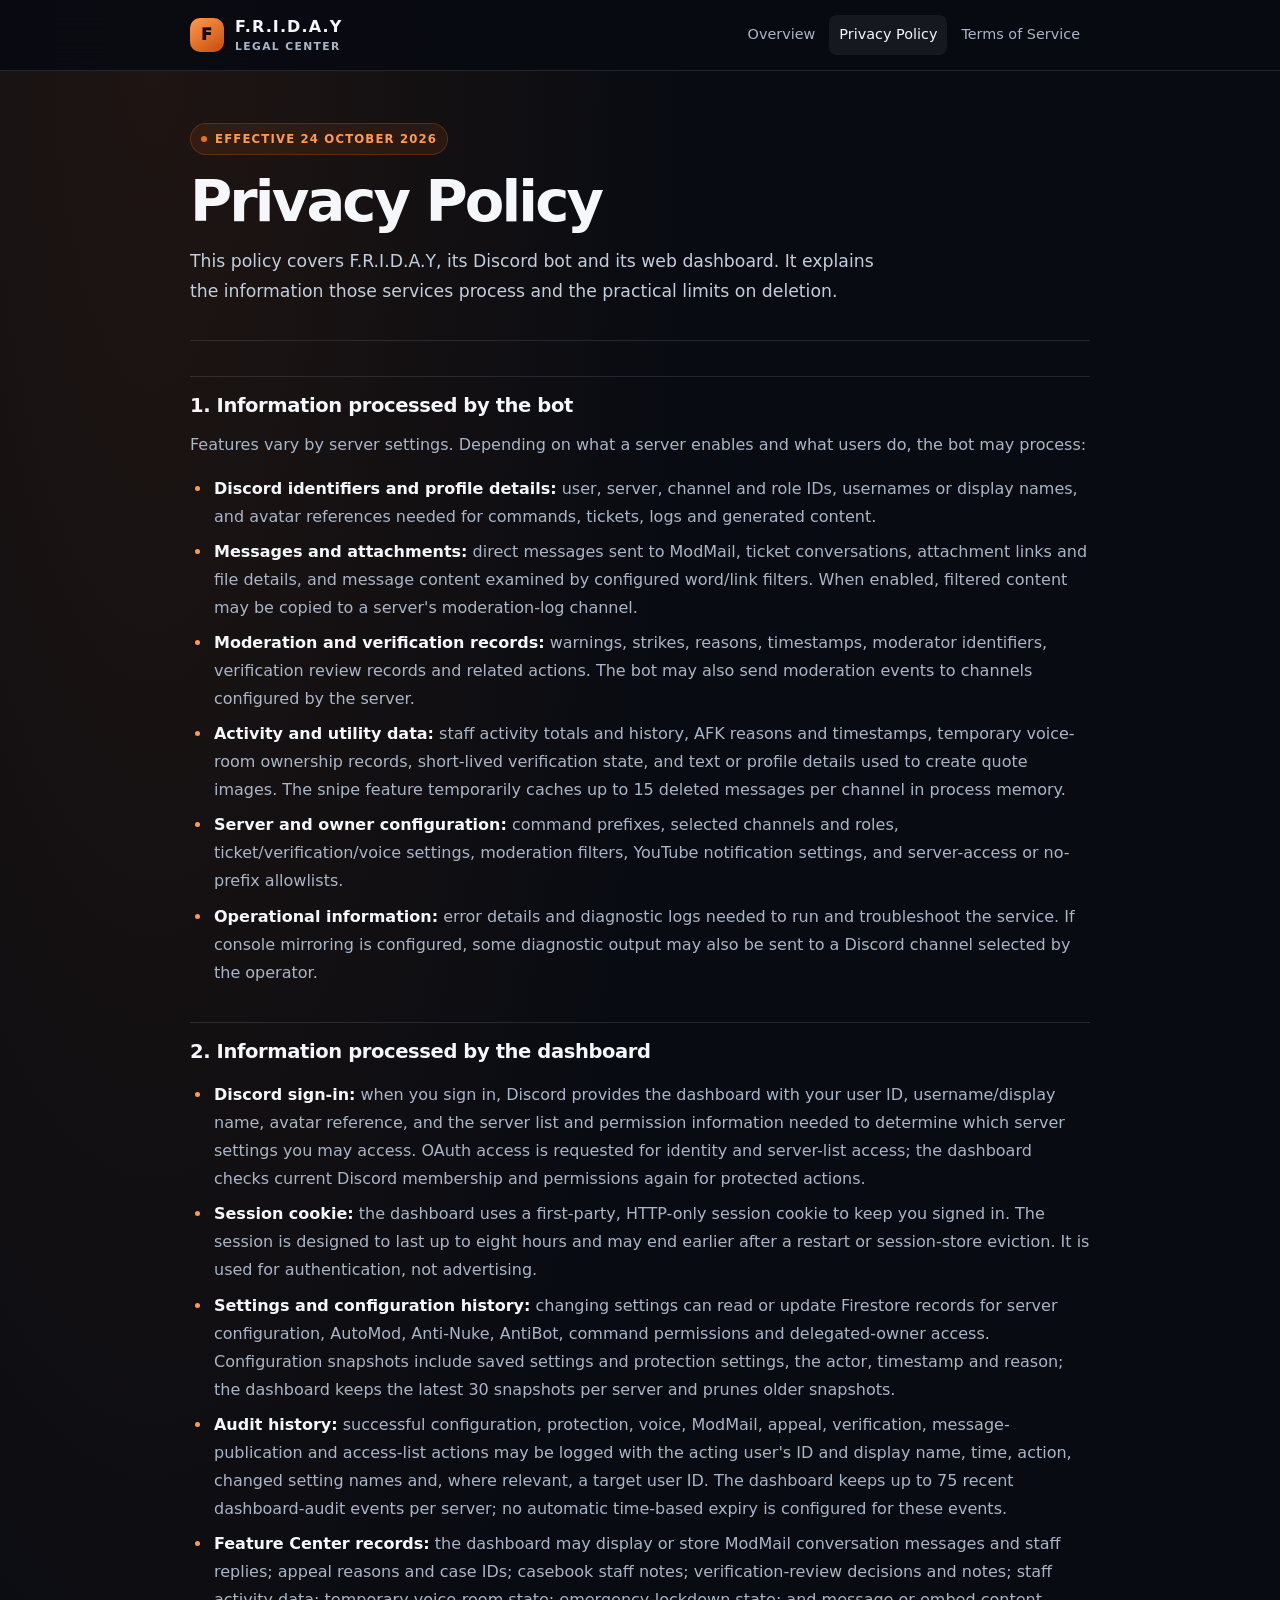
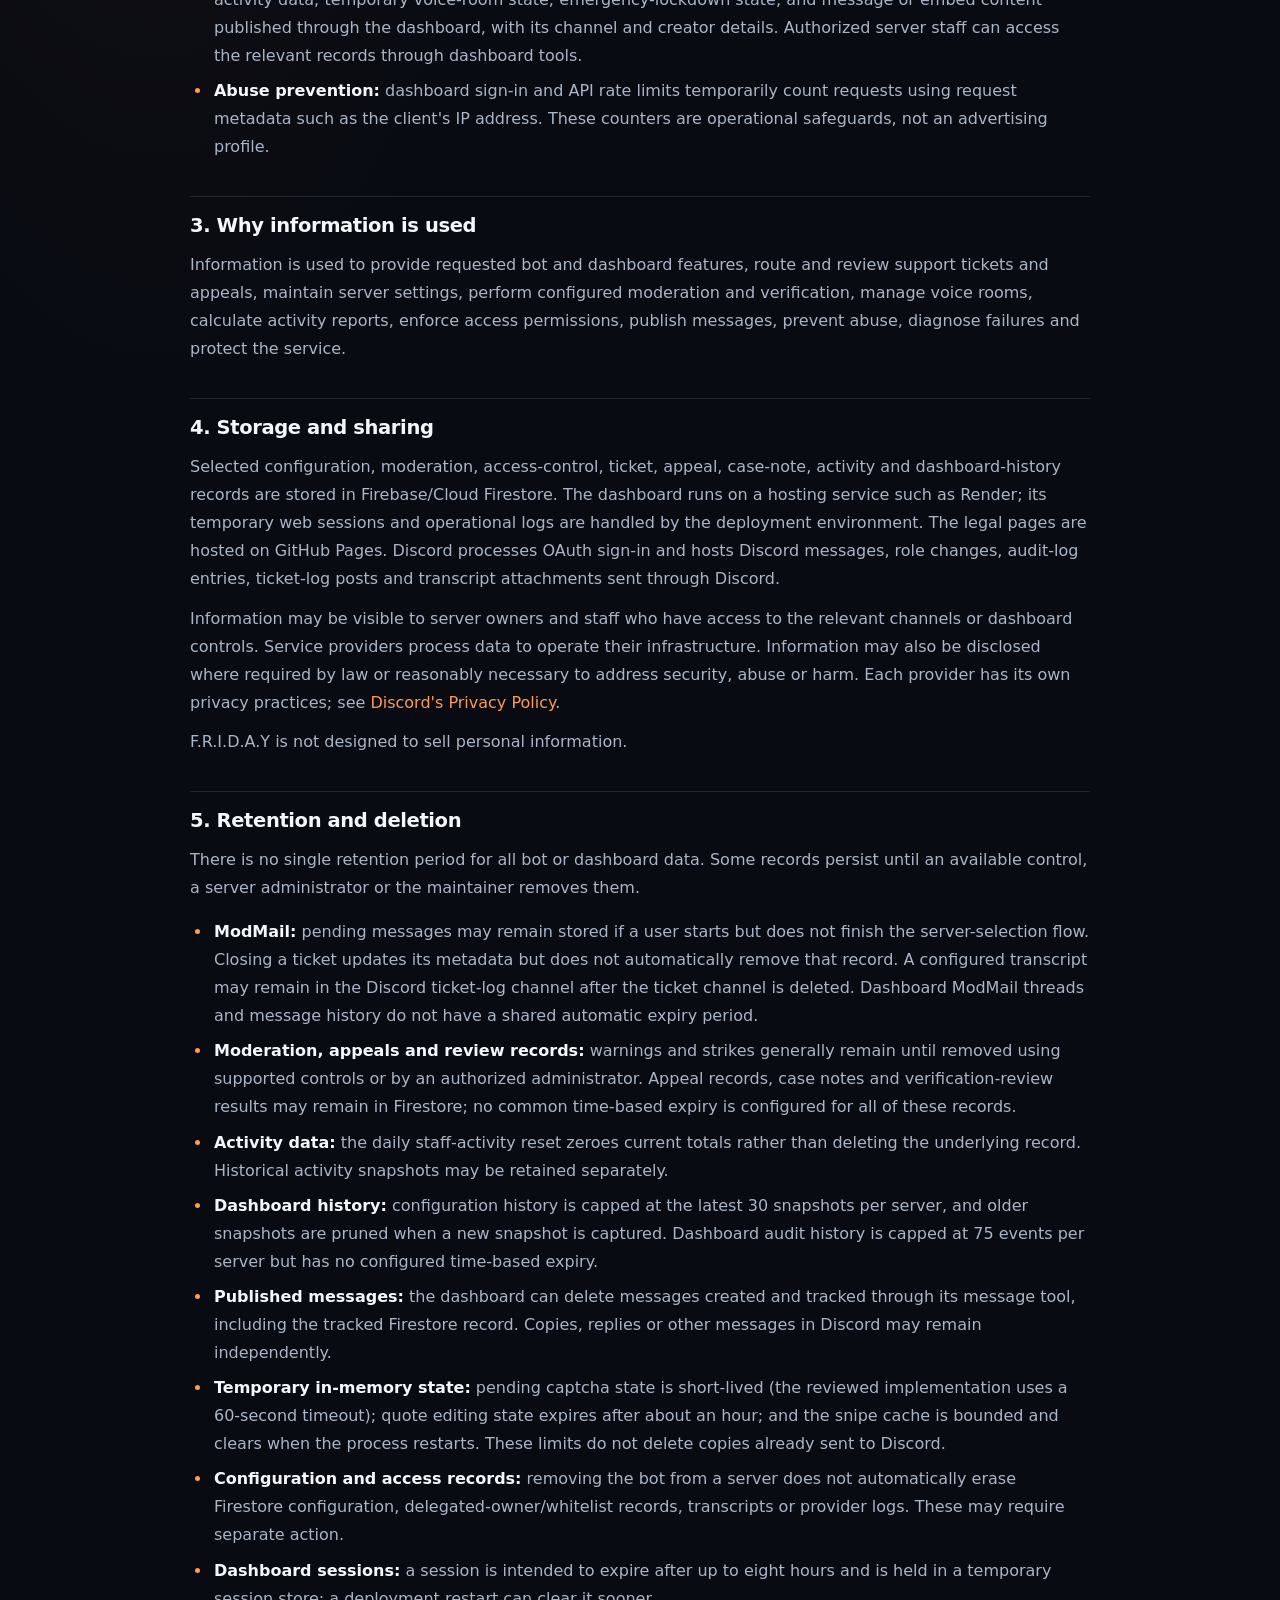
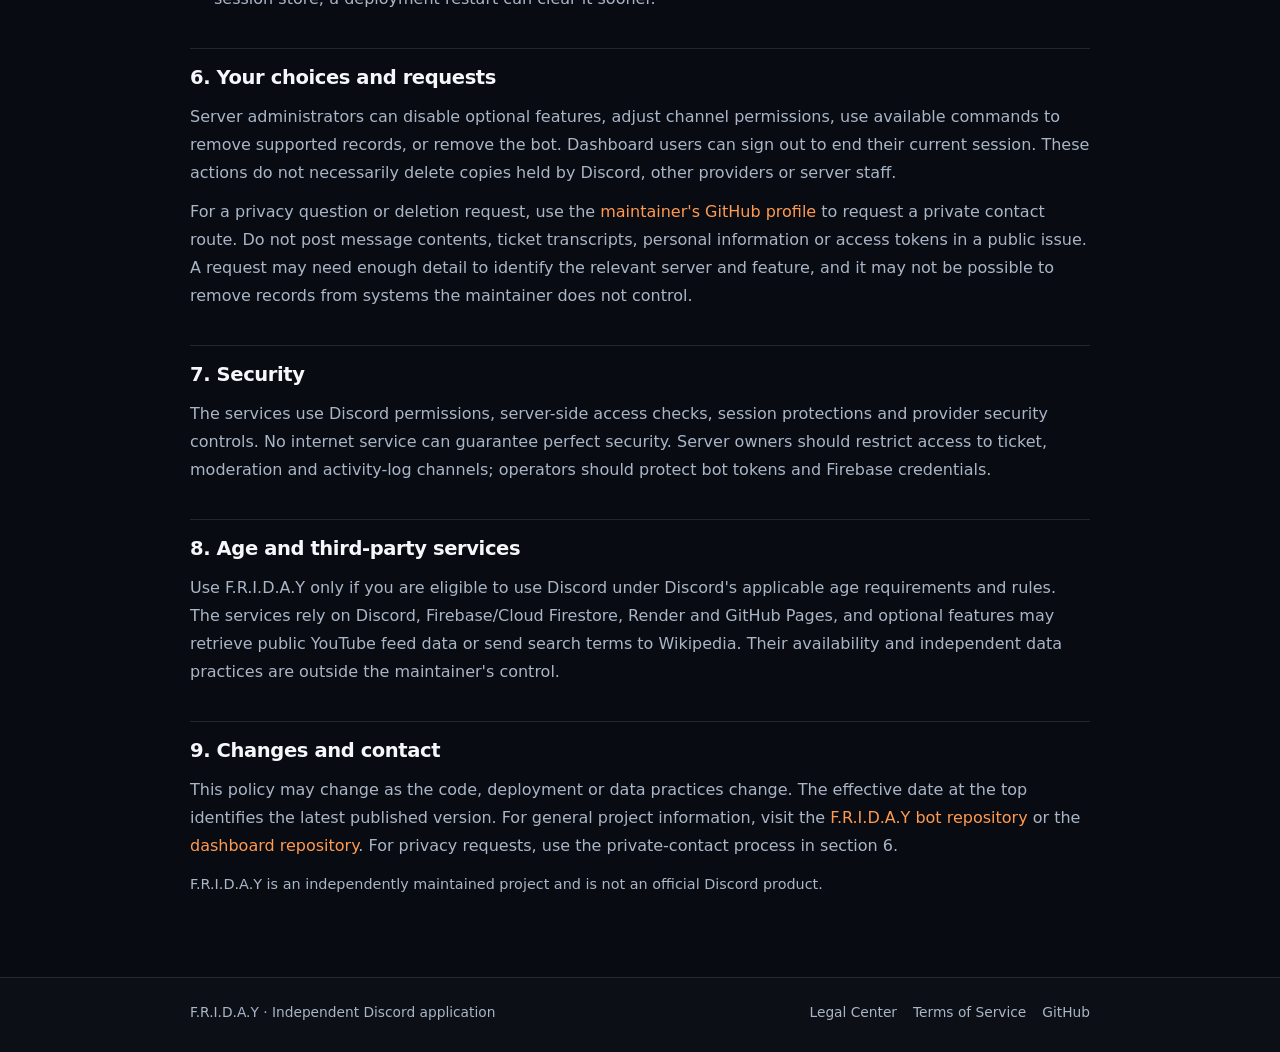
==== commit 5d43505d: "Expand privacy policy for FRIDAY dashboard operations" ====
--- a/privacy.html
+++ b/privacy.html
@@ -35,8 +35,8 @@
     <ul>
       <li><strong>Discord identifiers and profile details:</strong> user, server, channel and role IDs, usernames or display names, and avatar references needed for commands, tickets, logs and generated content.</li>
       <li><strong>Messages and attachments:</strong> direct messages sent to ModMail, ticket conversations, attachment links and file details, and message content examined by configured word/link filters. When enabled, filtered content may be copied to a server's moderation-log channel.</li>
-      <li><strong>Moderation records:</strong> warnings, strikes, reasons, timestamps, moderator identifiers, and related actions. The bot can also send moderation events to channels configured by the server.</li>
-      <li><strong>Activity and utility data:</strong> staff activity totals, AFK reasons and timestamps, temporary voice-room ownership records, short-lived verification state, and text or profile details used to create quote images. The snipe feature temporarily caches up to 15 deleted messages per channel in process memory.</li>
+      <li><strong>Moderation and verification records:</strong> warnings, strikes, reasons, timestamps, moderator identifiers, verification review records and related actions. The bot may also send moderation events to channels configured by the server.</li>
+      <li><strong>Activity and utility data:</strong> staff activity totals and history, AFK reasons and timestamps, temporary voice-room ownership records, short-lived verification state, and text or profile details used to create quote images. The snipe feature temporarily caches up to 15 deleted messages per channel in process memory.</li>
       <li><strong>Server and owner configuration:</strong> command prefixes, selected channels and roles, ticket/verification/voice settings, moderation filters, YouTube notification settings, and server-access or no-prefix allowlists.</li>
       <li><strong>Operational information:</strong> error details and diagnostic logs needed to run and troubleshoot the service. If console mirroring is configured, some diagnostic output may also be sent to a Discord channel selected by the operator.</li>
     </ul>
@@ -45,32 +45,35 @@
     <ul>
       <li><strong>Discord sign-in:</strong> when you sign in, Discord provides the dashboard with your user ID, username/display name, avatar reference, and the server list and permission information needed to determine which server settings you may access. OAuth access is requested for identity and server-list access; the dashboard checks current Discord membership and permissions again for protected actions.</li>
       <li><strong>Session cookie:</strong> the dashboard uses a first-party, HTTP-only session cookie to keep you signed in. The session is designed to last up to eight hours and may end earlier after a restart or session-store eviction. It is used for authentication, not advertising.</li>
-      <li><strong>Saved settings:</strong> changing settings can read or update existing Firestore records for server configuration, AutoMod, Anti-Nuke, AntiBot and delegated-owner access.</li>
-      <li><strong>Dashboard audit history:</strong> successful configuration, protection and access-list changes may record the acting user's ID and display name, time, action, changed setting names and, where relevant, a target user ID. The dashboard keeps up to 75 recent events per server; no automatic expiry period is configured for these events.</li>
+      <li><strong>Settings and configuration history:</strong> changing settings can read or update Firestore records for server configuration, AutoMod, Anti-Nuke, AntiBot, command permissions and delegated-owner access. Configuration snapshots include saved settings and protection settings, the actor, timestamp and reason; the dashboard keeps the latest 30 snapshots per server and prunes older snapshots.</li>
+      <li><strong>Audit history:</strong> successful configuration, protection, voice, ModMail, appeal, verification, message-publication and access-list actions may be logged with the acting user's ID and display name, time, action, changed setting names and, where relevant, a target user ID. The dashboard keeps up to 75 recent dashboard-audit events per server; no automatic time-based expiry is configured for these events.</li>
+      <li><strong>Feature Center records:</strong> the dashboard may display or store ModMail conversation messages and staff replies; appeal reasons and case IDs; casebook staff notes; verification-review decisions and notes; staff activity data; temporary voice-room state; emergency-lockdown state; and message or embed content published through the dashboard, with its channel and creator details. Authorized server staff can access the relevant records through dashboard tools.</li>
       <li><strong>Abuse prevention:</strong> dashboard sign-in and API rate limits temporarily count requests using request metadata such as the client's IP address. These counters are operational safeguards, not an advertising profile.</li>
     </ul>
 
     <h2>3. Why information is used</h2>
-    <p>Information is used to provide requested bot and dashboard features, route and review support tickets, maintain server settings, perform configured moderation and verification, manage voice rooms, calculate activity reports, enforce access permissions, prevent abuse, diagnose failures and protect the service.</p>
+    <p>Information is used to provide requested bot and dashboard features, route and review support tickets and appeals, maintain server settings, perform configured moderation and verification, manage voice rooms, calculate activity reports, enforce access permissions, publish messages, prevent abuse, diagnose failures and protect the service.</p>
 
     <h2>4. Storage and sharing</h2>
-    <p>Selected configuration, moderation, access-control and activity records are stored in Firebase/Cloud Firestore. The dashboard runs on a hosting service such as Render; its temporary web sessions and operational logs are handled by the deployment environment. The legal pages are hosted on GitHub Pages. Discord processes OAuth sign-in and hosts Discord messages, role changes, audit-log entries, ticket-log posts and transcript attachments sent through Discord.</p>
+    <p>Selected configuration, moderation, access-control, ticket, appeal, case-note, activity and dashboard-history records are stored in Firebase/Cloud Firestore. The dashboard runs on a hosting service such as Render; its temporary web sessions and operational logs are handled by the deployment environment. The legal pages are hosted on GitHub Pages. Discord processes OAuth sign-in and hosts Discord messages, role changes, audit-log entries, ticket-log posts and transcript attachments sent through Discord.</p>
     <p>Information may be visible to server owners and staff who have access to the relevant channels or dashboard controls. Service providers process data to operate their infrastructure. Information may also be disclosed where required by law or reasonably necessary to address security, abuse or harm. Each provider has its own privacy practices; see <a href="https://discord.com/privacy" rel="noopener noreferrer">Discord's Privacy Policy</a>.</p>
     <p>F.R.I.D.A.Y is not designed to sell personal information.</p>
 
     <h2>5. Retention and deletion</h2>
-    <p>There is no single retention period for all bot data. Some records persist until an available command, a server administrator or the maintainer removes them.</p>
+    <p>There is no single retention period for all bot or dashboard data. Some records persist until an available control, a server administrator or the maintainer removes them.</p>
     <ul>
-      <li><strong>ModMail:</strong> pending messages may remain stored if a user starts but does not finish the server-selection flow. Closing a ticket updates its metadata but does not automatically remove that record. A configured transcript may remain in the Discord ticket-log channel after the ticket channel is deleted.</li>
-      <li><strong>Moderation and activity records:</strong> warnings and strikes generally remain until removed using supported controls or by an authorized administrator. The daily staff-activity reset zeroes totals rather than deleting the underlying record.</li>
-      <li><strong>Dashboard records:</strong> dashboard audit history is capped at 75 recent events per server but has no configured time-based expiry. Saved settings, delegated-owner/whitelist records and configuration-history snapshots may also remain until explicitly changed or removed.</li>
+      <li><strong>ModMail:</strong> pending messages may remain stored if a user starts but does not finish the server-selection flow. Closing a ticket updates its metadata but does not automatically remove that record. A configured transcript may remain in the Discord ticket-log channel after the ticket channel is deleted. Dashboard ModMail threads and message history do not have a shared automatic expiry period.</li>
+      <li><strong>Moderation, appeals and review records:</strong> warnings and strikes generally remain until removed using supported controls or by an authorized administrator. Appeal records, case notes and verification-review results may remain in Firestore; no common time-based expiry is configured for all of these records.</li>
+      <li><strong>Activity data:</strong> the daily staff-activity reset zeroes current totals rather than deleting the underlying record. Historical activity snapshots may be retained separately.</li>
+      <li><strong>Dashboard history:</strong> configuration history is capped at the latest 30 snapshots per server, and older snapshots are pruned when a new snapshot is captured. Dashboard audit history is capped at 75 events per server but has no configured time-based expiry.</li>
+      <li><strong>Published messages:</strong> the dashboard can delete messages created and tracked through its message tool, including the tracked Firestore record. Copies, replies or other messages in Discord may remain independently.</li>
       <li><strong>Temporary in-memory state:</strong> pending captcha state is short-lived (the reviewed implementation uses a 60-second timeout); quote editing state expires after about an hour; and the snipe cache is bounded and clears when the process restarts. These limits do not delete copies already sent to Discord.</li>
-      <li><strong>Removal and provider records:</strong> removing the bot from a server does not automatically erase Firestore records, Discord messages or transcripts, audit logs, or hosting-provider logs. Their deletion may require separate action and may be subject to the provider's own retention practices.</li>
-      <li><strong>Dashboard sessions:</strong> the session is intended to expire after up to eight hours and is held in a temporary session store; a deployment restart can clear it sooner.</li>
+      <li><strong>Configuration and access records:</strong> removing the bot from a server does not automatically erase Firestore configuration, delegated-owner/whitelist records, transcripts or provider logs. These may require separate action.</li>
+      <li><strong>Dashboard sessions:</strong> a session is intended to expire after up to eight hours and is held in a temporary session store; a deployment restart can clear it sooner.</li>
     </ul>
 
     <h2>6. Your choices and requests</h2>
-    <p>Server administrators can disable optional features, adjust channel permissions, use available commands to remove supported records, or remove the bot. Dashboard users can sign out to end their current session. These actions do not necessarily delete copies held by Discord, other providers, or server staff.</p>
+    <p>Server administrators can disable optional features, adjust channel permissions, use available commands to remove supported records, or remove the bot. Dashboard users can sign out to end their current session. These actions do not necessarily delete copies held by Discord, other providers or server staff.</p>
     <p>For a privacy question or deletion request, use the <a href="https://github.com/twirlyowes" rel="noopener noreferrer">maintainer's GitHub profile</a> to request a private contact route. Do not post message contents, ticket transcripts, personal information or access tokens in a public issue. A request may need enough detail to identify the relevant server and feature, and it may not be possible to remove records from systems the maintainer does not control.</p>
 
     <h2>7. Security</h2>
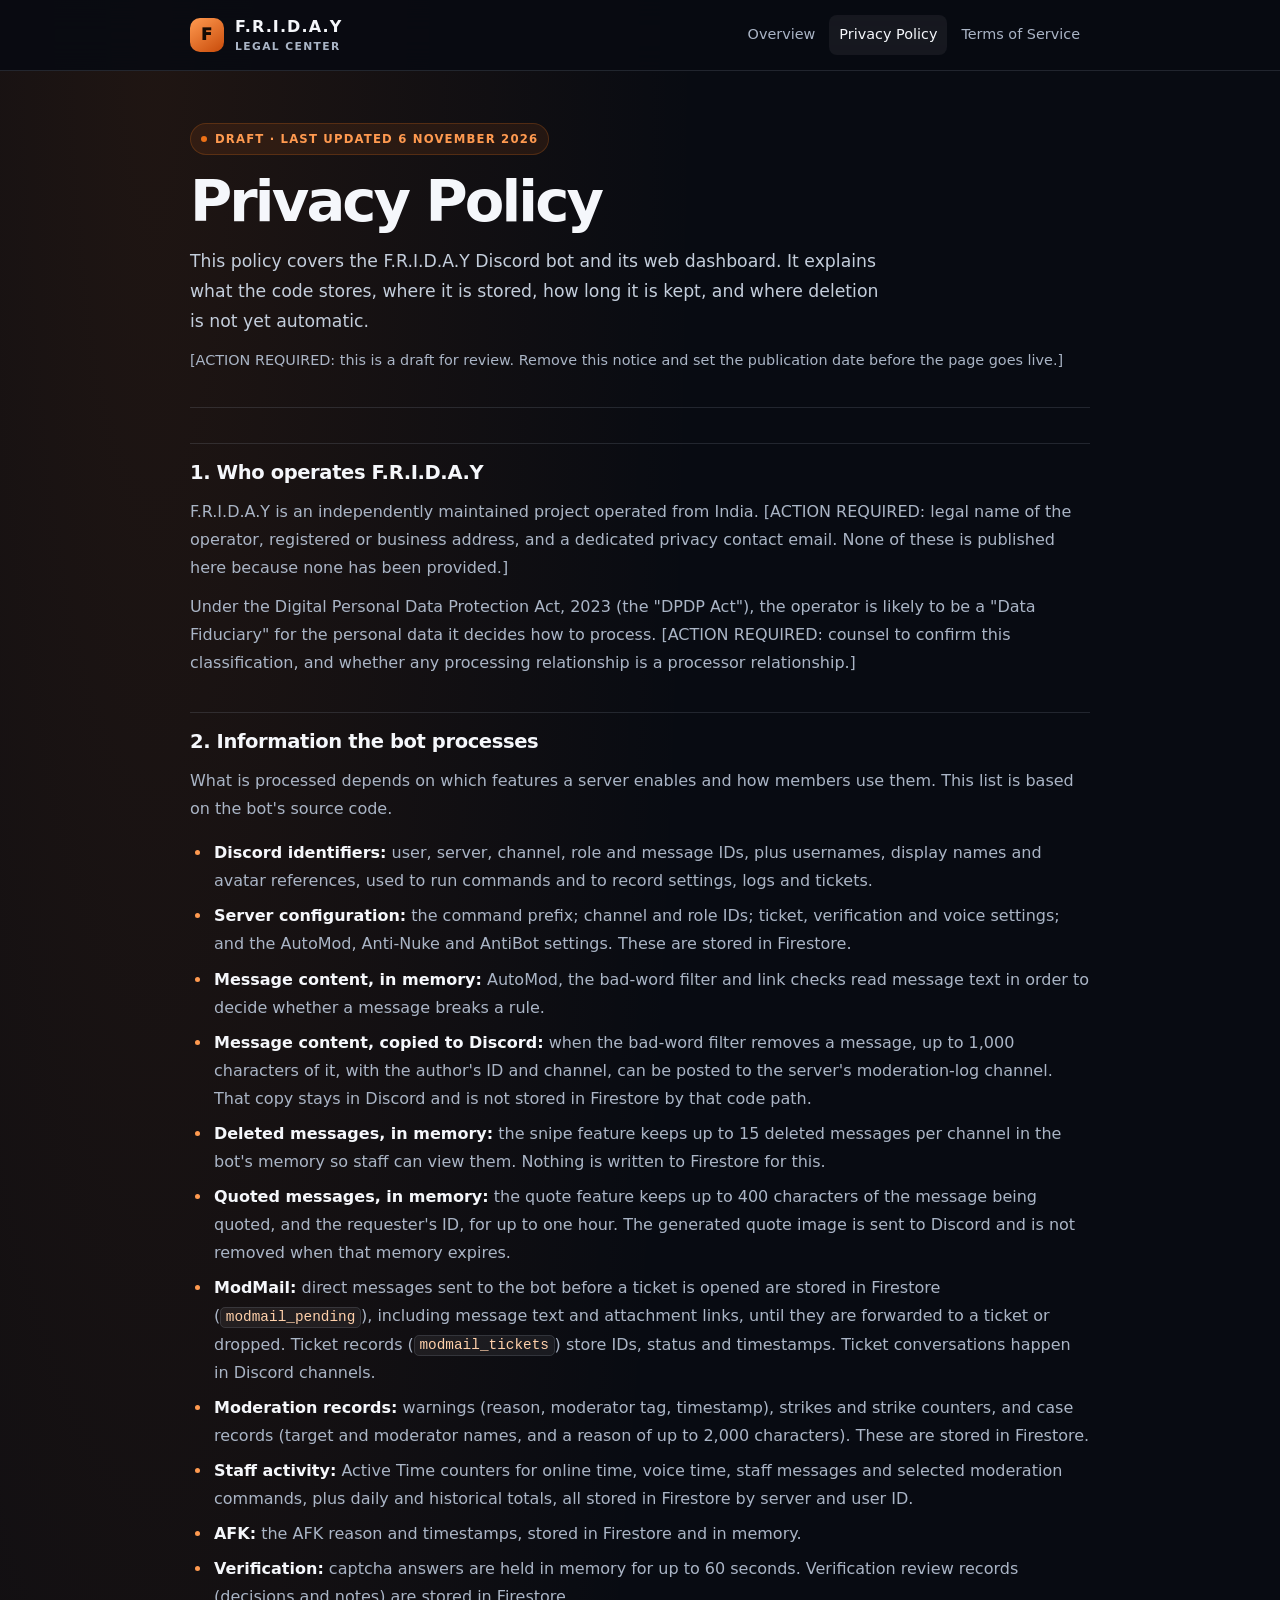
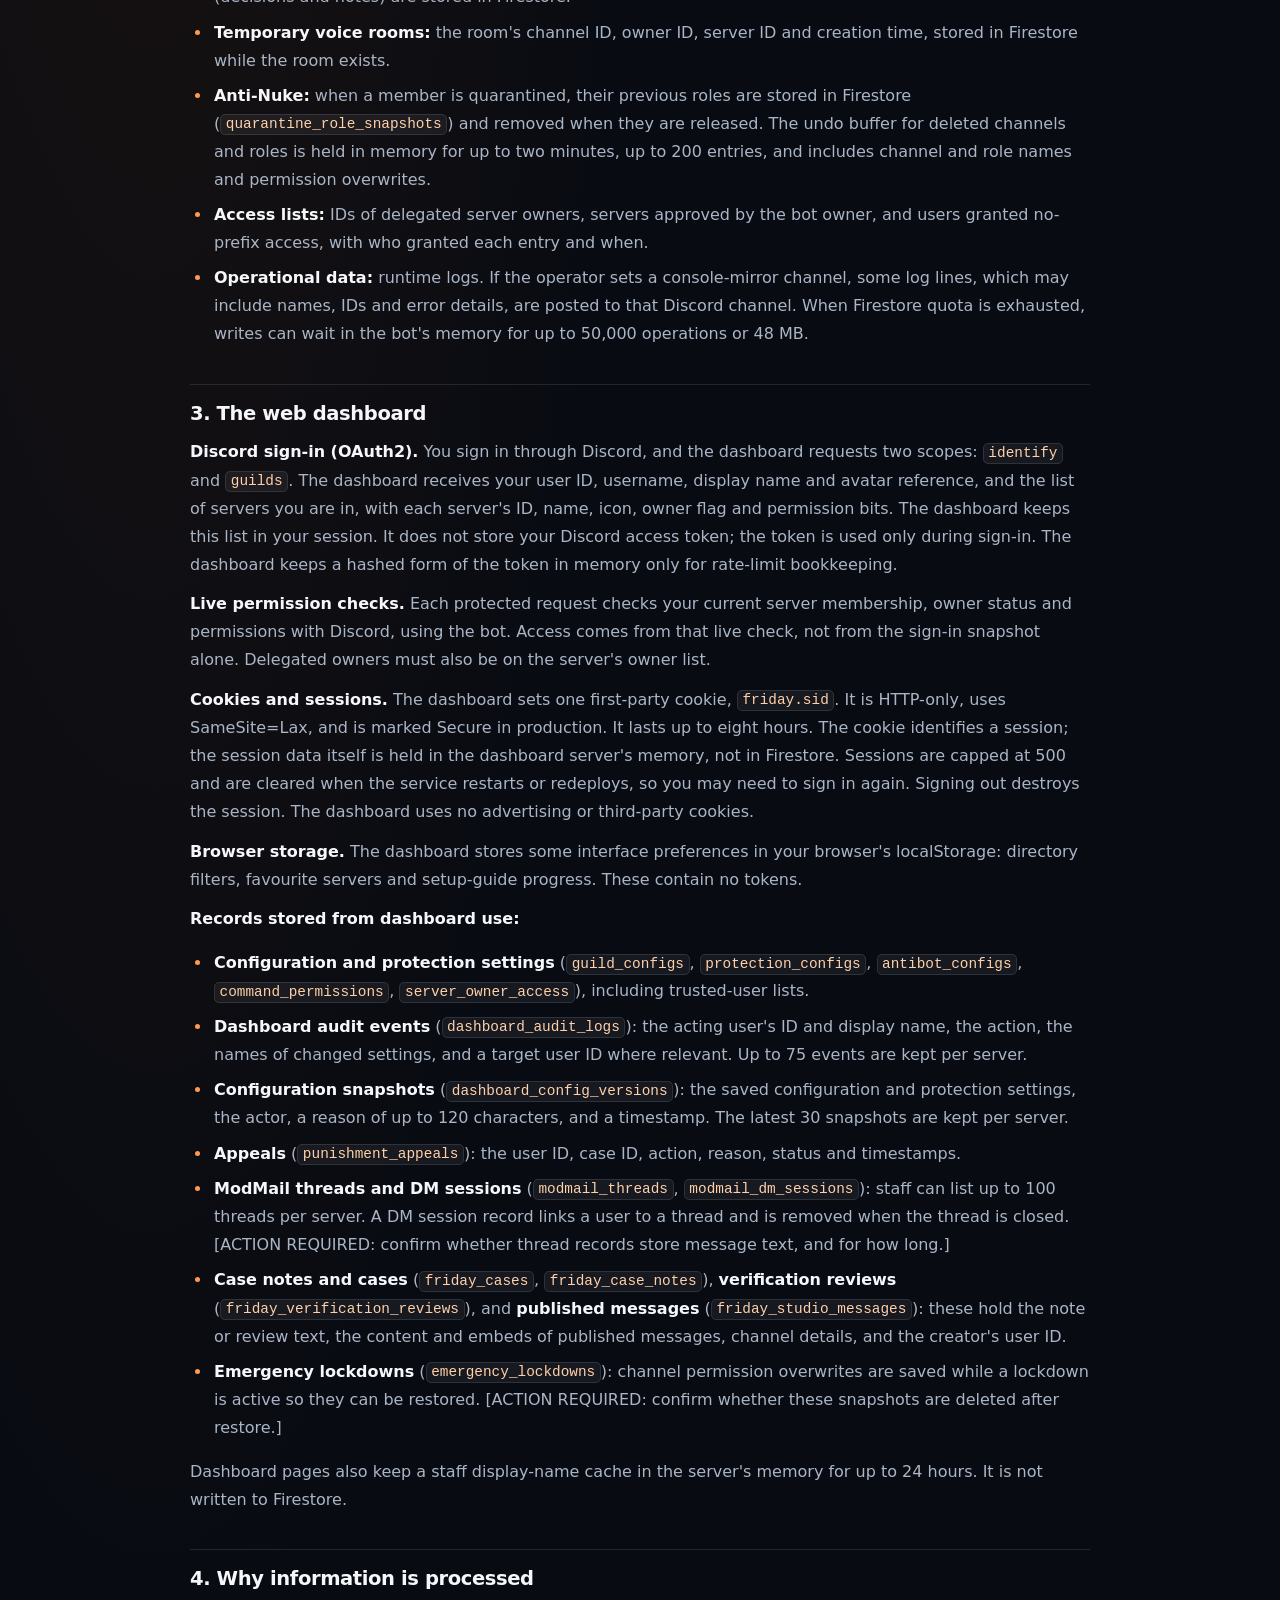
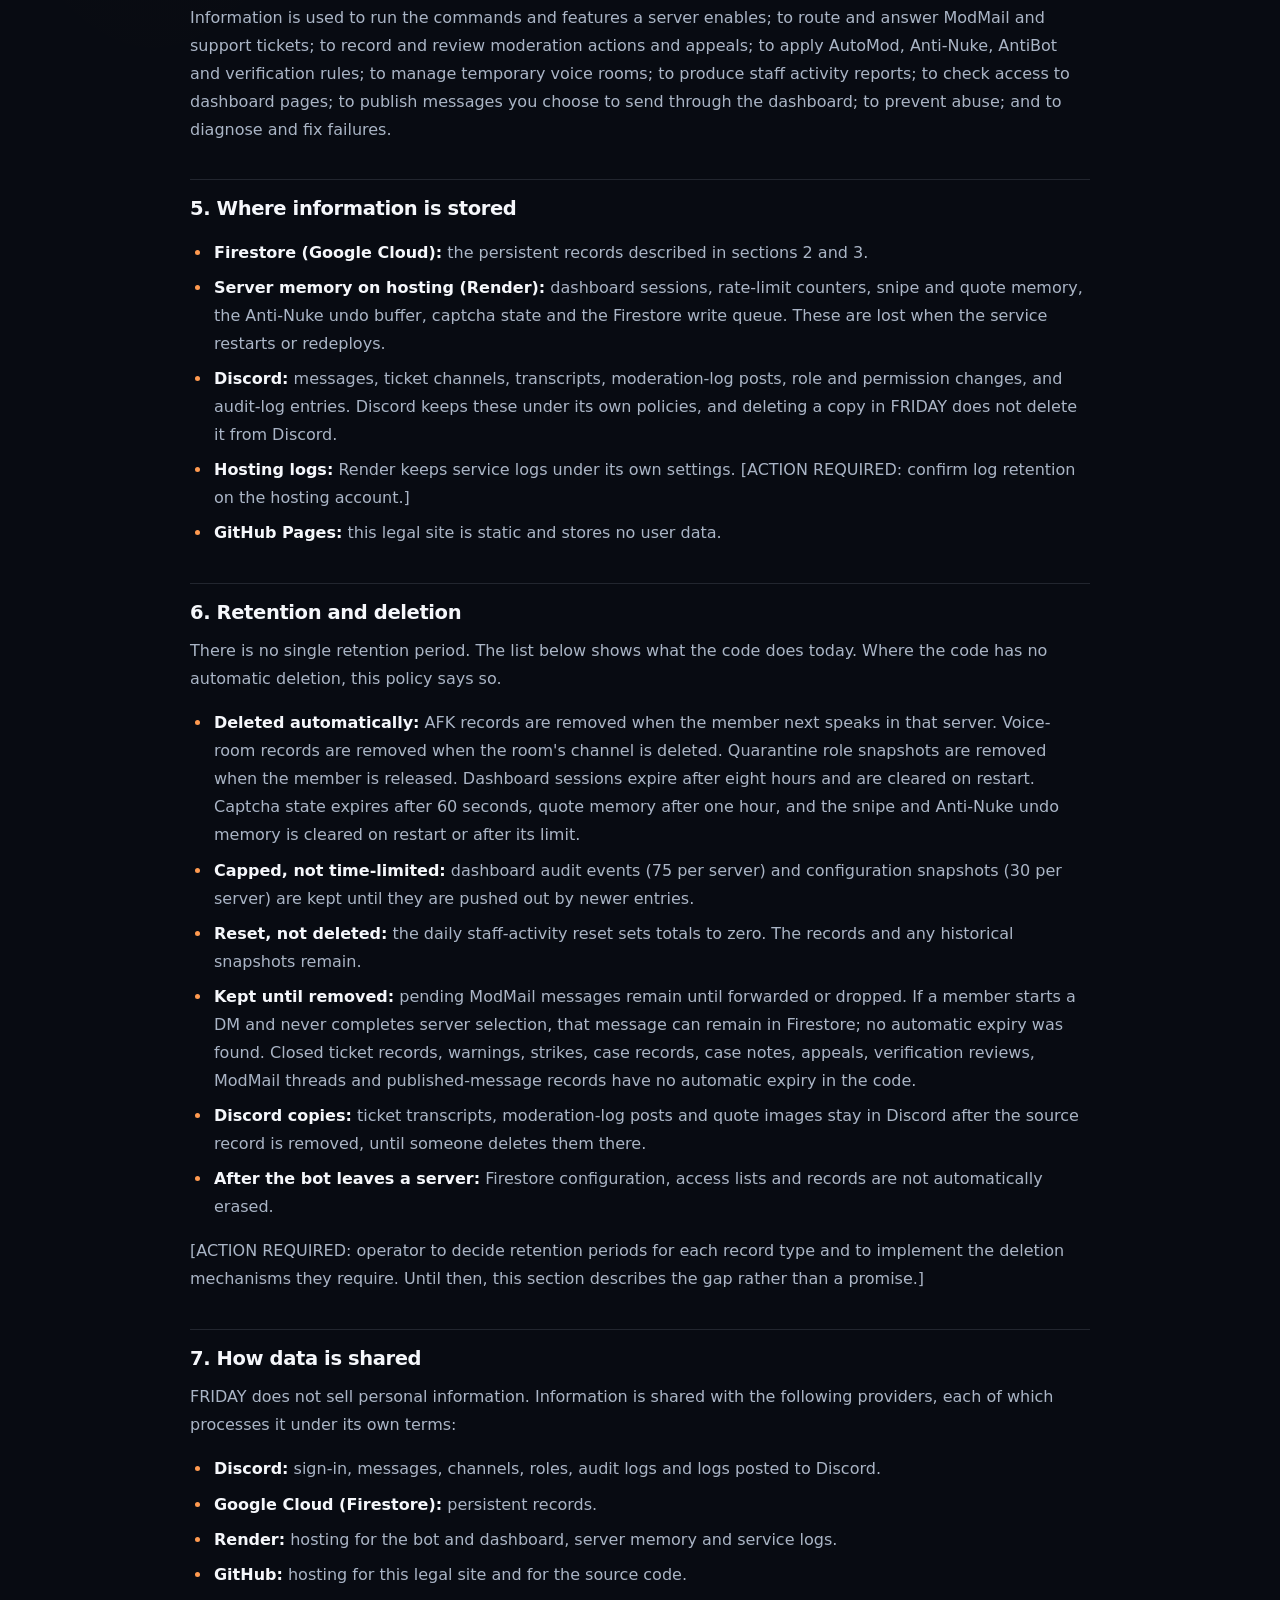
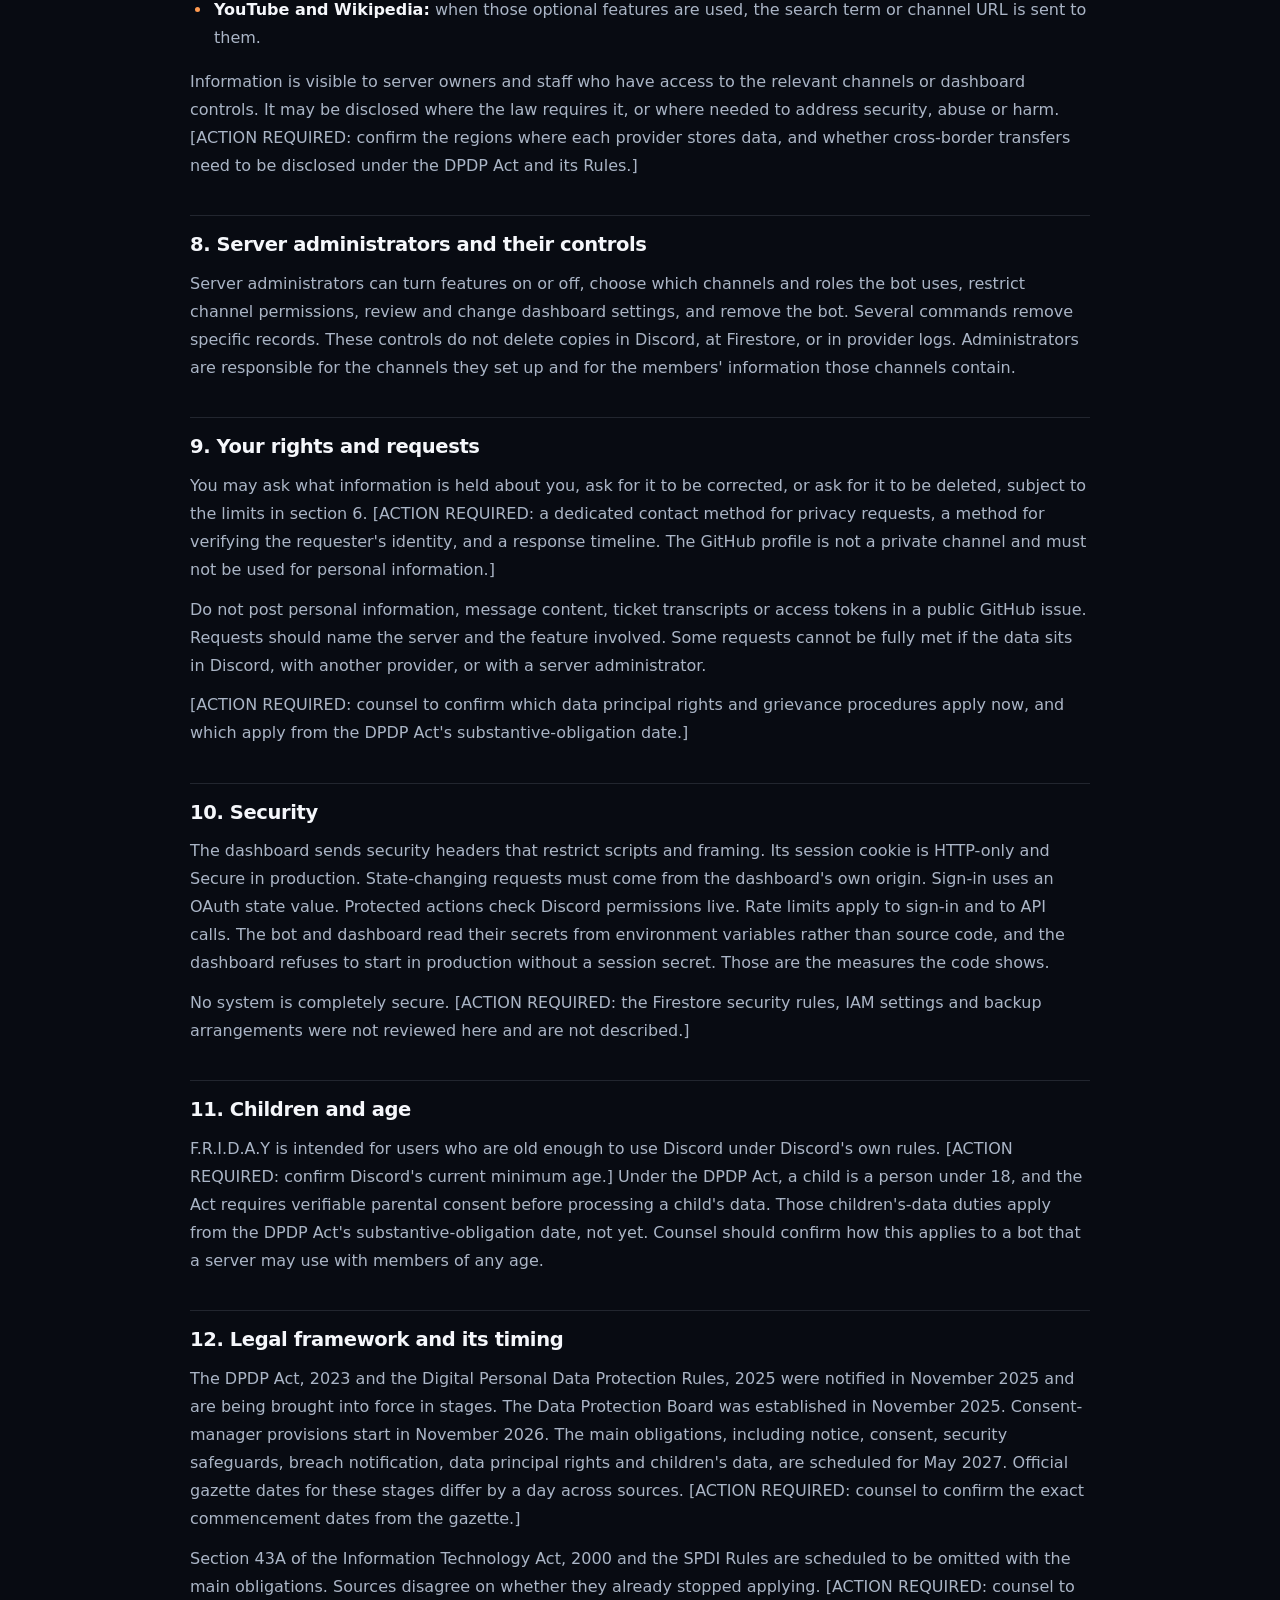
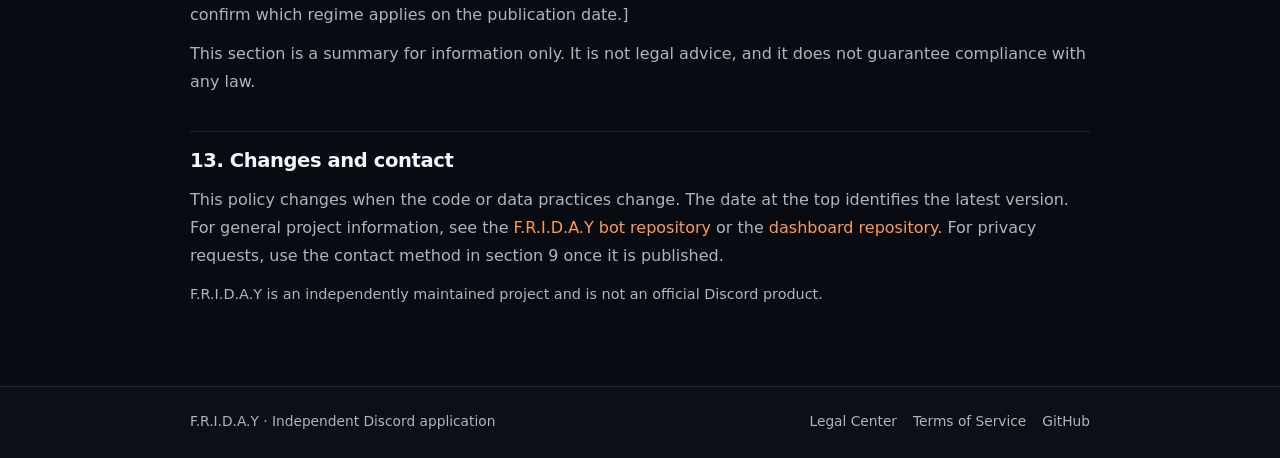
==== commit d69ee53c: "Update privacy policy to match the current bot and dashboard code (draft)" ====
--- a/privacy.html
+++ b/privacy.html
@@ -4,7 +4,7 @@
   <meta charset="utf-8">
   <meta name="viewport" content="width=device-width, initial-scale=1">
   <meta name="theme-color" content="#080b12">
-  <meta name="description" content="How F.R.I.D.A.Y processes and retains data through its Discord bot and web dashboard.">
+  <meta name="description" content="How F.R.I.D.A.Y processes, stores and deletes information through its Discord bot and web dashboard.">
   <title>Privacy Policy — F.R.I.D.A.Y</title>
   <link rel="stylesheet" href="legal.css">
 </head>
@@ -25,65 +25,110 @@
   </header>
   <main id="main">
     <div class="doc-intro">
-      <span class="eyebrow">Effective 24 October 2026</span>
+      <span class="eyebrow">Draft · Last updated 6 November 2026</span>
       <h1>Privacy Policy</h1>
-      <p class="lead">This policy covers F.R.I.D.A.Y, its Discord bot and its web dashboard. It explains the information those services process and the practical limits on deletion.</p>
+      <p class="lead">This policy covers the F.R.I.D.A.Y Discord bot and its web dashboard. It explains what the code stores, where it is stored, how long it is kept, and where deletion is not yet automatic.</p>
+      <p class="meta">[ACTION REQUIRED: this is a draft for review. Remove this notice and set the publication date before the page goes live.]</p>
     </div>
 
-    <h2>1. Information processed by the bot</h2>
-    <p>Features vary by server settings. Depending on what a server enables and what users do, the bot may process:</p>
+    <h2>1. Who operates F.R.I.D.A.Y</h2>
+    <p>F.R.I.D.A.Y is an independently maintained project operated from India. [ACTION REQUIRED: legal name of the operator, registered or business address, and a dedicated privacy contact email. None of these is published here because none has been provided.]</p>
+    <p>Under the Digital Personal Data Protection Act, 2023 (the "DPDP Act"), the operator is likely to be a "Data Fiduciary" for the personal data it decides how to process. [ACTION REQUIRED: counsel to confirm this classification, and whether any processing relationship is a processor relationship.]</p>
+
+    <h2>2. Information the bot processes</h2>
+    <p>What is processed depends on which features a server enables and how members use them. This list is based on the bot's source code.</p>
     <ul>
-      <li><strong>Discord identifiers and profile details:</strong> user, server, channel and role IDs, usernames or display names, and avatar references needed for commands, tickets, logs and generated content.</li>
-      <li><strong>Messages and attachments:</strong> direct messages sent to ModMail, ticket conversations, attachment links and file details, and message content examined by configured word/link filters. When enabled, filtered content may be copied to a server's moderation-log channel.</li>
-      <li><strong>Moderation and verification records:</strong> warnings, strikes, reasons, timestamps, moderator identifiers, verification review records and related actions. The bot may also send moderation events to channels configured by the server.</li>
-      <li><strong>Activity and utility data:</strong> staff activity totals and history, AFK reasons and timestamps, temporary voice-room ownership records, short-lived verification state, and text or profile details used to create quote images. The snipe feature temporarily caches up to 15 deleted messages per channel in process memory.</li>
-      <li><strong>Server and owner configuration:</strong> command prefixes, selected channels and roles, ticket/verification/voice settings, moderation filters, YouTube notification settings, and server-access or no-prefix allowlists.</li>
-      <li><strong>Operational information:</strong> error details and diagnostic logs needed to run and troubleshoot the service. If console mirroring is configured, some diagnostic output may also be sent to a Discord channel selected by the operator.</li>
+      <li><strong>Discord identifiers:</strong> user, server, channel, role and message IDs, plus usernames, display names and avatar references, used to run commands and to record settings, logs and tickets.</li>
+      <li><strong>Server configuration:</strong> the command prefix; channel and role IDs; ticket, verification and voice settings; and the AutoMod, Anti-Nuke and AntiBot settings. These are stored in Firestore.</li>
+      <li><strong>Message content, in memory:</strong> AutoMod, the bad-word filter and link checks read message text in order to decide whether a message breaks a rule.</li>
+      <li><strong>Message content, copied to Discord:</strong> when the bad-word filter removes a message, up to 1,000 characters of it, with the author's ID and channel, can be posted to the server's moderation-log channel. That copy stays in Discord and is not stored in Firestore by that code path.</li>
+      <li><strong>Deleted messages, in memory:</strong> the snipe feature keeps up to 15 deleted messages per channel in the bot's memory so staff can view them. Nothing is written to Firestore for this.</li>
+      <li><strong>Quoted messages, in memory:</strong> the quote feature keeps up to 400 characters of the message being quoted, and the requester's ID, for up to one hour. The generated quote image is sent to Discord and is not removed when that memory expires.</li>
+      <li><strong>ModMail:</strong> direct messages sent to the bot before a ticket is opened are stored in Firestore (<code>modmail_pending</code>), including message text and attachment links, until they are forwarded to a ticket or dropped. Ticket records (<code>modmail_tickets</code>) store IDs, status and timestamps. Ticket conversations happen in Discord channels.</li>
+      <li><strong>Moderation records:</strong> warnings (reason, moderator tag, timestamp), strikes and strike counters, and case records (target and moderator names, and a reason of up to 2,000 characters). These are stored in Firestore.</li>
+      <li><strong>Staff activity:</strong> Active Time counters for online time, voice time, staff messages and selected moderation commands, plus daily and historical totals, all stored in Firestore by server and user ID.</li>
+      <li><strong>AFK:</strong> the AFK reason and timestamps, stored in Firestore and in memory.</li>
+      <li><strong>Verification:</strong> captcha answers are held in memory for up to 60 seconds. Verification review records (decisions and notes) are stored in Firestore.</li>
+      <li><strong>Temporary voice rooms:</strong> the room's channel ID, owner ID, server ID and creation time, stored in Firestore while the room exists.</li>
+      <li><strong>Anti-Nuke:</strong> when a member is quarantined, their previous roles are stored in Firestore (<code>quarantine_role_snapshots</code>) and removed when they are released. The undo buffer for deleted channels and roles is held in memory for up to two minutes, up to 200 entries, and includes channel and role names and permission overwrites.</li>
+      <li><strong>Access lists:</strong> IDs of delegated server owners, servers approved by the bot owner, and users granted no-prefix access, with who granted each entry and when.</li>
+      <li><strong>Operational data:</strong> runtime logs. If the operator sets a console-mirror channel, some log lines, which may include names, IDs and error details, are posted to that Discord channel. When Firestore quota is exhausted, writes can wait in the bot's memory for up to 50,000 operations or 48 MB.</li>
     </ul>
 
-    <h2>2. Information processed by the dashboard</h2>
+    <h2>3. The web dashboard</h2>
+    <p><strong>Discord sign-in (OAuth2).</strong> You sign in through Discord, and the dashboard requests two scopes: <code>identify</code> and <code>guilds</code>. The dashboard receives your user ID, username, display name and avatar reference, and the list of servers you are in, with each server's ID, name, icon, owner flag and permission bits. The dashboard keeps this list in your session. It does not store your Discord access token; the token is used only during sign-in. The dashboard keeps a hashed form of the token in memory only for rate-limit bookkeeping.</p>
+    <p><strong>Live permission checks.</strong> Each protected request checks your current server membership, owner status and permissions with Discord, using the bot. Access comes from that live check, not from the sign-in snapshot alone. Delegated owners must also be on the server's owner list.</p>
+    <p><strong>Cookies and sessions.</strong> The dashboard sets one first-party cookie, <code>friday.sid</code>. It is HTTP-only, uses SameSite=Lax, and is marked Secure in production. It lasts up to eight hours. The cookie identifies a session; the session data itself is held in the dashboard server's memory, not in Firestore. Sessions are capped at 500 and are cleared when the service restarts or redeploys, so you may need to sign in again. Signing out destroys the session. The dashboard uses no advertising or third-party cookies.</p>
+    <p><strong>Browser storage.</strong> The dashboard stores some interface preferences in your browser's localStorage: directory filters, favourite servers and setup-guide progress. These contain no tokens.</p>
+    <p><strong>Records stored from dashboard use:</strong></p>
     <ul>
-      <li><strong>Discord sign-in:</strong> when you sign in, Discord provides the dashboard with your user ID, username/display name, avatar reference, and the server list and permission information needed to determine which server settings you may access. OAuth access is requested for identity and server-list access; the dashboard checks current Discord membership and permissions again for protected actions.</li>
-      <li><strong>Session cookie:</strong> the dashboard uses a first-party, HTTP-only session cookie to keep you signed in. The session is designed to last up to eight hours and may end earlier after a restart or session-store eviction. It is used for authentication, not advertising.</li>
-      <li><strong>Settings and configuration history:</strong> changing settings can read or update Firestore records for server configuration, AutoMod, Anti-Nuke, AntiBot, command permissions and delegated-owner access. Configuration snapshots include saved settings and protection settings, the actor, timestamp and reason; the dashboard keeps the latest 30 snapshots per server and prunes older snapshots.</li>
-      <li><strong>Audit history:</strong> successful configuration, protection, voice, ModMail, appeal, verification, message-publication and access-list actions may be logged with the acting user's ID and display name, time, action, changed setting names and, where relevant, a target user ID. The dashboard keeps up to 75 recent dashboard-audit events per server; no automatic time-based expiry is configured for these events.</li>
-      <li><strong>Feature Center records:</strong> the dashboard may display or store ModMail conversation messages and staff replies; appeal reasons and case IDs; casebook staff notes; verification-review decisions and notes; staff activity data; temporary voice-room state; emergency-lockdown state; and message or embed content published through the dashboard, with its channel and creator details. Authorized server staff can access the relevant records through dashboard tools.</li>
-      <li><strong>Abuse prevention:</strong> dashboard sign-in and API rate limits temporarily count requests using request metadata such as the client's IP address. These counters are operational safeguards, not an advertising profile.</li>
+      <li><strong>Configuration and protection settings</strong> (<code>guild_configs</code>, <code>protection_configs</code>, <code>antibot_configs</code>, <code>command_permissions</code>, <code>server_owner_access</code>), including trusted-user lists.</li>
+      <li><strong>Dashboard audit events</strong> (<code>dashboard_audit_logs</code>): the acting user's ID and display name, the action, the names of changed settings, and a target user ID where relevant. Up to 75 events are kept per server.</li>
+      <li><strong>Configuration snapshots</strong> (<code>dashboard_config_versions</code>): the saved configuration and protection settings, the actor, a reason of up to 120 characters, and a timestamp. The latest 30 snapshots are kept per server.</li>
+      <li><strong>Appeals</strong> (<code>punishment_appeals</code>): the user ID, case ID, action, reason, status and timestamps.</li>
+      <li><strong>ModMail threads and DM sessions</strong> (<code>modmail_threads</code>, <code>modmail_dm_sessions</code>): staff can list up to 100 threads per server. A DM session record links a user to a thread and is removed when the thread is closed. [ACTION REQUIRED: confirm whether thread records store message text, and for how long.]</li>
+      <li><strong>Case notes and cases</strong> (<code>friday_cases</code>, <code>friday_case_notes</code>), <strong>verification reviews</strong> (<code>friday_verification_reviews</code>), and <strong>published messages</strong> (<code>friday_studio_messages</code>): these hold the note or review text, the content and embeds of published messages, channel details, and the creator's user ID.</li>
+      <li><strong>Emergency lockdowns</strong> (<code>emergency_lockdowns</code>): channel permission overwrites are saved while a lockdown is active so they can be restored. [ACTION REQUIRED: confirm whether these snapshots are deleted after restore.]</li>
+    </ul>
+    <p>Dashboard pages also keep a staff display-name cache in the server's memory for up to 24 hours. It is not written to Firestore.</p>
+
+    <h2>4. Why information is processed</h2>
+    <p>Information is used to run the commands and features a server enables; to route and answer ModMail and support tickets; to record and review moderation actions and appeals; to apply AutoMod, Anti-Nuke, AntiBot and verification rules; to manage temporary voice rooms; to produce staff activity reports; to check access to dashboard pages; to publish messages you choose to send through the dashboard; to prevent abuse; and to diagnose and fix failures.</p>
+
+    <h2>5. Where information is stored</h2>
+    <ul>
+      <li><strong>Firestore (Google Cloud):</strong> the persistent records described in sections 2 and 3.</li>
+      <li><strong>Server memory on hosting (Render):</strong> dashboard sessions, rate-limit counters, snipe and quote memory, the Anti-Nuke undo buffer, captcha state and the Firestore write queue. These are lost when the service restarts or redeploys.</li>
+      <li><strong>Discord:</strong> messages, ticket channels, transcripts, moderation-log posts, role and permission changes, and audit-log entries. Discord keeps these under its own policies, and deleting a copy in FRIDAY does not delete it from Discord.</li>
+      <li><strong>Hosting logs:</strong> Render keeps service logs under its own settings. [ACTION REQUIRED: confirm log retention on the hosting account.]</li>
+      <li><strong>GitHub Pages:</strong> this legal site is static and stores no user data.</li>
     </ul>
 
-    <h2>3. Why information is used</h2>
-    <p>Information is used to provide requested bot and dashboard features, route and review support tickets and appeals, maintain server settings, perform configured moderation and verification, manage voice rooms, calculate activity reports, enforce access permissions, publish messages, prevent abuse, diagnose failures and protect the service.</p>
+    <h2>6. Retention and deletion</h2>
+    <p>There is no single retention period. The list below shows what the code does today. Where the code has no automatic deletion, this policy says so.</p>
+    <ul>
+      <li><strong>Deleted automatically:</strong> AFK records are removed when the member next speaks in that server. Voice-room records are removed when the room's channel is deleted. Quarantine role snapshots are removed when the member is released. Dashboard sessions expire after eight hours and are cleared on restart. Captcha state expires after 60 seconds, quote memory after one hour, and the snipe and Anti-Nuke undo memory is cleared on restart or after its limit.</li>
+      <li><strong>Capped, not time-limited:</strong> dashboard audit events (75 per server) and configuration snapshots (30 per server) are kept until they are pushed out by newer entries.</li>
+      <li><strong>Reset, not deleted:</strong> the daily staff-activity reset sets totals to zero. The records and any historical snapshots remain.</li>
+      <li><strong>Kept until removed:</strong> pending ModMail messages remain until forwarded or dropped. If a member starts a DM and never completes server selection, that message can remain in Firestore; no automatic expiry was found. Closed ticket records, warnings, strikes, case records, case notes, appeals, verification reviews, ModMail threads and published-message records have no automatic expiry in the code.</li>
+      <li><strong>Discord copies:</strong> ticket transcripts, moderation-log posts and quote images stay in Discord after the source record is removed, until someone deletes them there.</li>
+      <li><strong>After the bot leaves a server:</strong> Firestore configuration, access lists and records are not automatically erased.</li>
+    </ul>
+    <p>[ACTION REQUIRED: operator to decide retention periods for each record type and to implement the deletion mechanisms they require. Until then, this section describes the gap rather than a promise.]</p>
 
-    <h2>4. Storage and sharing</h2>
-    <p>Selected configuration, moderation, access-control, ticket, appeal, case-note, activity and dashboard-history records are stored in Firebase/Cloud Firestore. The dashboard runs on a hosting service such as Render; its temporary web sessions and operational logs are handled by the deployment environment. The legal pages are hosted on GitHub Pages. Discord processes OAuth sign-in and hosts Discord messages, role changes, audit-log entries, ticket-log posts and transcript attachments sent through Discord.</p>
-    <p>Information may be visible to server owners and staff who have access to the relevant channels or dashboard controls. Service providers process data to operate their infrastructure. Information may also be disclosed where required by law or reasonably necessary to address security, abuse or harm. Each provider has its own privacy practices; see <a href="https://discord.com/privacy" rel="noopener noreferrer">Discord's Privacy Policy</a>.</p>
-    <p>F.R.I.D.A.Y is not designed to sell personal information.</p>
+    <h2>7. How data is shared</h2>
+    <p>FRIDAY does not sell personal information. Information is shared with the following providers, each of which processes it under its own terms:</p>
+    <ul>
+      <li><strong>Discord:</strong> sign-in, messages, channels, roles, audit logs and logs posted to Discord.</li>
+      <li><strong>Google Cloud (Firestore):</strong> persistent records.</li>
+      <li><strong>Render:</strong> hosting for the bot and dashboard, server memory and service logs.</li>
+      <li><strong>GitHub:</strong> hosting for this legal site and for the source code.</li>
+      <li><strong>YouTube and Wikipedia:</strong> when those optional features are used, the search term or channel URL is sent to them.</li>
+    </ul>
+    <p>Information is visible to server owners and staff who have access to the relevant channels or dashboard controls. It may be disclosed where the law requires it, or where needed to address security, abuse or harm. [ACTION REQUIRED: confirm the regions where each provider stores data, and whether cross-border transfers need to be disclosed under the DPDP Act and its Rules.]</p>
 
-    <h2>5. Retention and deletion</h2>
-    <p>There is no single retention period for all bot or dashboard data. Some records persist until an available control, a server administrator or the maintainer removes them.</p>
-    <ul>
-      <li><strong>ModMail:</strong> pending messages may remain stored if a user starts but does not finish the server-selection flow. Closing a ticket updates its metadata but does not automatically remove that record. A configured transcript may remain in the Discord ticket-log channel after the ticket channel is deleted. Dashboard ModMail threads and message history do not have a shared automatic expiry period.</li>
-      <li><strong>Moderation, appeals and review records:</strong> warnings and strikes generally remain until removed using supported controls or by an authorized administrator. Appeal records, case notes and verification-review results may remain in Firestore; no common time-based expiry is configured for all of these records.</li>
-      <li><strong>Activity data:</strong> the daily staff-activity reset zeroes current totals rather than deleting the underlying record. Historical activity snapshots may be retained separately.</li>
-      <li><strong>Dashboard history:</strong> configuration history is capped at the latest 30 snapshots per server, and older snapshots are pruned when a new snapshot is captured. Dashboard audit history is capped at 75 events per server but has no configured time-based expiry.</li>
-      <li><strong>Published messages:</strong> the dashboard can delete messages created and tracked through its message tool, including the tracked Firestore record. Copies, replies or other messages in Discord may remain independently.</li>
-      <li><strong>Temporary in-memory state:</strong> pending captcha state is short-lived (the reviewed implementation uses a 60-second timeout); quote editing state expires after about an hour; and the snipe cache is bounded and clears when the process restarts. These limits do not delete copies already sent to Discord.</li>
-      <li><strong>Configuration and access records:</strong> removing the bot from a server does not automatically erase Firestore configuration, delegated-owner/whitelist records, transcripts or provider logs. These may require separate action.</li>
-      <li><strong>Dashboard sessions:</strong> a session is intended to expire after up to eight hours and is held in a temporary session store; a deployment restart can clear it sooner.</li>
-    </ul>
+    <h2>8. Server administrators and their controls</h2>
+    <p>Server administrators can turn features on or off, choose which channels and roles the bot uses, restrict channel permissions, review and change dashboard settings, and remove the bot. Several commands remove specific records. These controls do not delete copies in Discord, at Firestore, or in provider logs. Administrators are responsible for the channels they set up and for the members' information those channels contain.</p>
 
-    <h2>6. Your choices and requests</h2>
-    <p>Server administrators can disable optional features, adjust channel permissions, use available commands to remove supported records, or remove the bot. Dashboard users can sign out to end their current session. These actions do not necessarily delete copies held by Discord, other providers or server staff.</p>
-    <p>For a privacy question or deletion request, use the <a href="https://github.com/twirlyowes" rel="noopener noreferrer">maintainer's GitHub profile</a> to request a private contact route. Do not post message contents, ticket transcripts, personal information or access tokens in a public issue. A request may need enough detail to identify the relevant server and feature, and it may not be possible to remove records from systems the maintainer does not control.</p>
+    <h2>9. Your rights and requests</h2>
+    <p>You may ask what information is held about you, ask for it to be corrected, or ask for it to be deleted, subject to the limits in section 6. [ACTION REQUIRED: a dedicated contact method for privacy requests, a method for verifying the requester's identity, and a response timeline. The GitHub profile is not a private channel and must not be used for personal information.]</p>
+    <p>Do not post personal information, message content, ticket transcripts or access tokens in a public GitHub issue. Requests should name the server and the feature involved. Some requests cannot be fully met if the data sits in Discord, with another provider, or with a server administrator.</p>
+    <p>[ACTION REQUIRED: counsel to confirm which data principal rights and grievance procedures apply now, and which apply from the DPDP Act's substantive-obligation date.]</p>
 
-    <h2>7. Security</h2>
-    <p>The services use Discord permissions, server-side access checks, session protections and provider security controls. No internet service can guarantee perfect security. Server owners should restrict access to ticket, moderation and activity-log channels; operators should protect bot tokens and Firebase credentials.</p>
+    <h2>10. Security</h2>
+    <p>The dashboard sends security headers that restrict scripts and framing. Its session cookie is HTTP-only and Secure in production. State-changing requests must come from the dashboard's own origin. Sign-in uses an OAuth state value. Protected actions check Discord permissions live. Rate limits apply to sign-in and to API calls. The bot and dashboard read their secrets from environment variables rather than source code, and the dashboard refuses to start in production without a session secret. Those are the measures the code shows.</p>
+    <p>No system is completely secure. [ACTION REQUIRED: the Firestore security rules, IAM settings and backup arrangements were not reviewed here and are not described.]</p>
 
-    <h2>8. Age and third-party services</h2>
-    <p>Use F.R.I.D.A.Y only if you are eligible to use Discord under Discord's applicable age requirements and rules. The services rely on Discord, Firebase/Cloud Firestore, Render and GitHub Pages, and optional features may retrieve public YouTube feed data or send search terms to Wikipedia. Their availability and independent data practices are outside the maintainer's control.</p>
+    <h2>11. Children and age</h2>
+    <p>F.R.I.D.A.Y is intended for users who are old enough to use Discord under Discord's own rules. [ACTION REQUIRED: confirm Discord's current minimum age.] Under the DPDP Act, a child is a person under 18, and the Act requires verifiable parental consent before processing a child's data. Those children's-data duties apply from the DPDP Act's substantive-obligation date, not yet. Counsel should confirm how this applies to a bot that a server may use with members of any age.</p>
 
-    <h2>9. Changes and contact</h2>
-    <p>This policy may change as the code, deployment or data practices change. The effective date at the top identifies the latest published version. For general project information, visit the <a href="https://github.com/twirlyowes/F.R.I.D.A.Y-V-2" rel="noopener noreferrer">F.R.I.D.A.Y bot repository</a> or the <a href="https://github.com/twirlyowes/F.R.I.D.A.Y-DASHBOARD" rel="noopener noreferrer">dashboard repository</a>. For privacy requests, use the private-contact process in section 6.</p>
+    <h2>12. Legal framework and its timing</h2>
+    <p>The DPDP Act, 2023 and the Digital Personal Data Protection Rules, 2025 were notified in November 2025 and are being brought into force in stages. The Data Protection Board was established in November 2025. Consent-manager provisions start in November 2026. The main obligations, including notice, consent, security safeguards, breach notification, data principal rights and children's data, are scheduled for May 2027. Official gazette dates for these stages differ by a day across sources. [ACTION REQUIRED: counsel to confirm the exact commencement dates from the gazette.]</p>
+    <p>Section 43A of the Information Technology Act, 2000 and the SPDI Rules are scheduled to be omitted with the main obligations. Sources disagree on whether they already stopped applying. [ACTION REQUIRED: counsel to confirm which regime applies on the publication date.]</p>
+    <p>This section is a summary for information only. It is not legal advice, and it does not guarantee compliance with any law.</p>
+
+    <h2>13. Changes and contact</h2>
+    <p>This policy changes when the code or data practices change. The date at the top identifies the latest version. For general project information, see the <a href="https://github.com/twirlyowes/F.R.I.D.A.Y-V-2" rel="noopener noreferrer">F.R.I.D.A.Y bot repository</a> or the <a href="https://github.com/twirlyowes/F.R.I.D.A.Y-DASHBOARD" rel="noopener noreferrer">dashboard repository</a>. For privacy requests, use the contact method in section 9 once it is published.</p>
     <p class="meta">F.R.I.D.A.Y is an independently maintained project and is not an official Discord product.</p>
   </main>
   <footer>
@@ -97,4 +142,4 @@
     </div>
   </footer>
 </body>
-</html>+</html>
